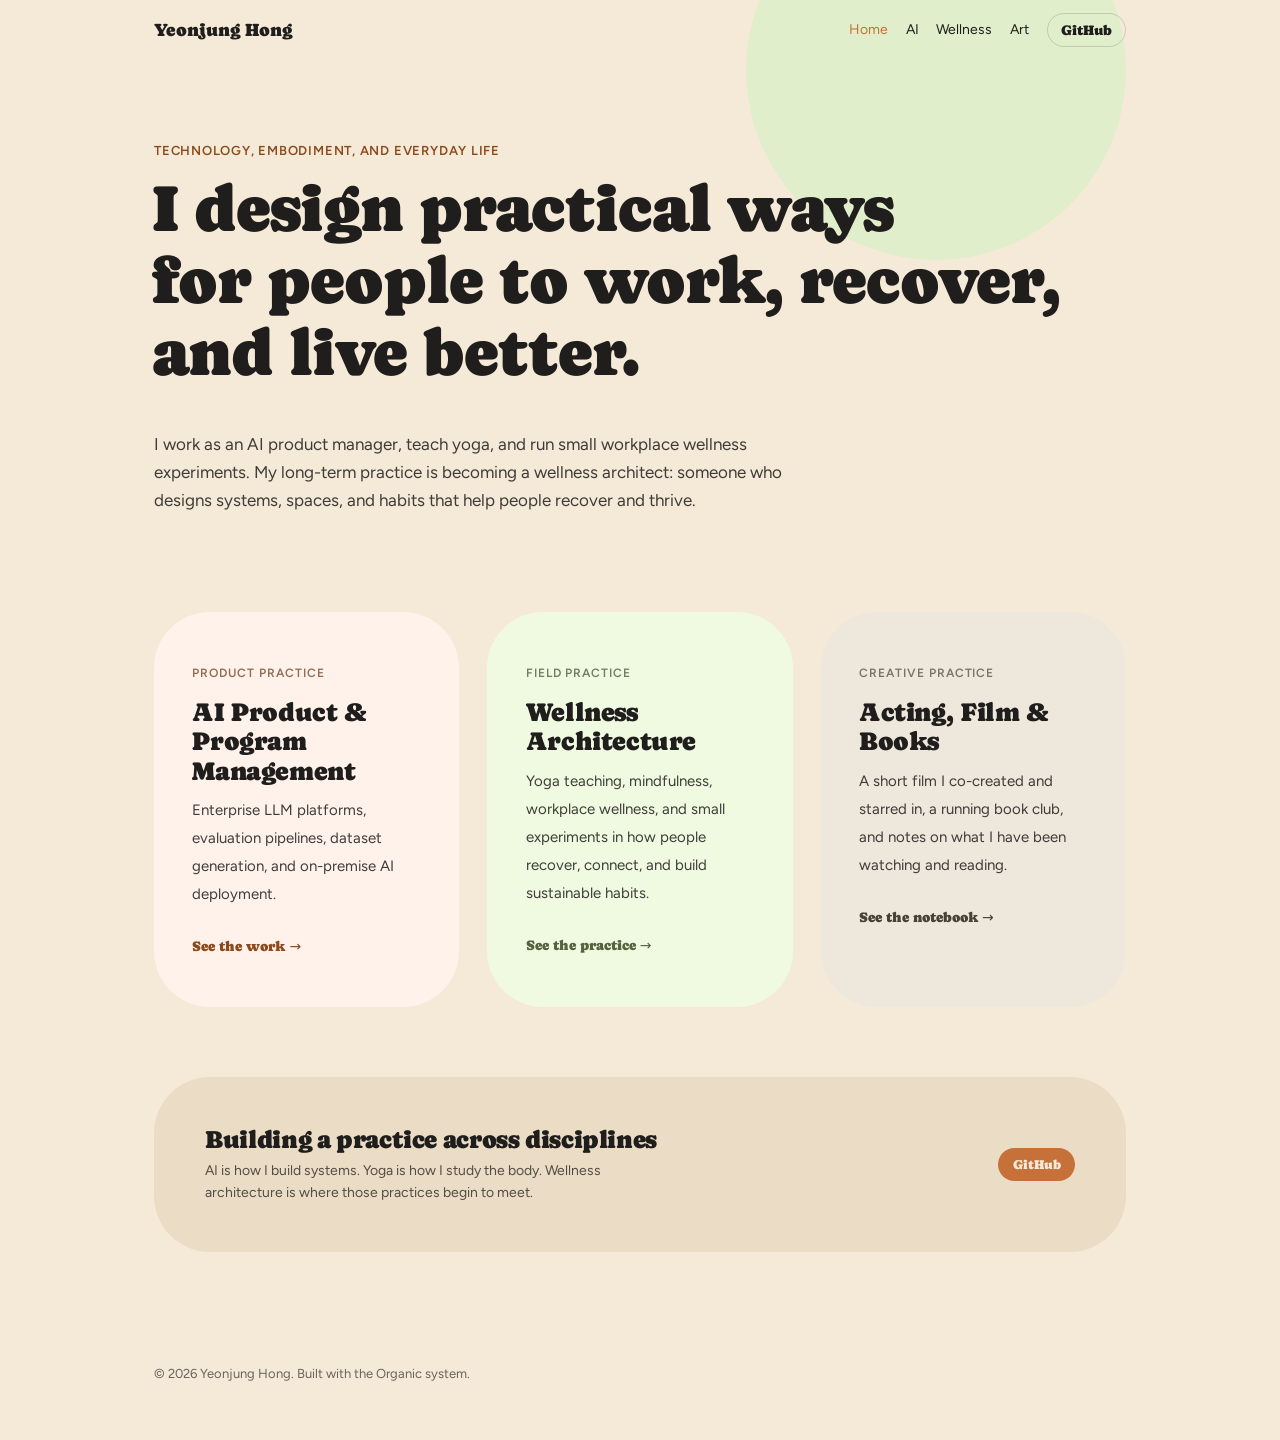
==== index.html @ c2ef30b7 "Fix hero spacing and wellness links" ====
<!doctype html>
<html lang="en">
<head>
<meta charset="utf-8" />
<meta name="viewport" content="width=device-width, initial-scale=1" />
<title>Yeonjung Hong — AI Product Manager &amp; Wellness Architect</title>
<link rel="stylesheet" href="styles.css">
<style>
:root { --leading: 28px; --half: 14px; --edge: clamp(20px, 5vw, 72px); --measure: 60ch; }
body { margin: 0; text-wrap: pretty; }
.wrap { max-width: 1100px; margin: 0 auto; padding: 0 var(--edge); }
.nav { padding-inline: max(var(--edge), calc((100% - 1100px) / 2 + var(--edge))); flex-wrap: wrap; }
.nav a { white-space: nowrap; }
@media (max-width: 620px) { .nav .btn { display: none; } }
.kicker { display: block; font-size: 13px; line-height: var(--half); letter-spacing: 0.06em; text-transform: uppercase; font-weight: 600; color: var(--color-accent-700); margin: 0 0 calc(var(--leading) - var(--half)); }
.hero { position: relative; padding: calc(3 * var(--leading)) 0 calc(2 * var(--leading)); }
.hero::before { content: ""; position: absolute; right: -160px; top: -180px; width: 380px; height: 380px; border-radius: 50%; background: var(--color-accent-2-200); pointer-events: none; z-index: -1; }
@media (max-width: 1320px) { .hero::before { right: 0; } }
.display { font-family: var(--font-heading); font-weight: var(--font-heading-weight); font-size: clamp(38px, 5.4vw, 66px); line-height: clamp(41px, 5.9vw, 72px); margin: 0; margin-left: -0.028em; }
.display .line { display: block; }
.hero .sub { font-size: 17px; line-height: var(--leading); max-width: var(--measure); margin: calc(1.5 * var(--leading)) 0 0; opacity: 0.85; }
.paths { display: grid; grid-template-columns: repeat(3, minmax(0, 1fr)); gap: var(--leading); padding: calc(1.5 * var(--leading)) 0 calc(2.5 * var(--leading)); }
@media (max-width: 980px) { .paths { grid-template-columns: 1fr; } }
.path-card { display: block; text-decoration: none; color: inherit; border-radius: calc(2 * var(--radius-lg)); padding: calc(1.75 * var(--leading)) clamp(22px, 3vw, 40px); transition: transform 0.15s ease; }
.path-card:hover { transform: translateY(-2px); }
.path-card.ai { background: var(--color-accent-100); }
.path-card.wellness { background: var(--color-accent-2-100); }
.path-card.art { background: var(--color-neutral-200); }
.path-card .p-kicker { font-size: 12px; letter-spacing: 0.08em; text-transform: uppercase; font-weight: 600; opacity: 0.7; }
.path-card.ai .p-kicker { color: var(--color-accent-800); }
.path-card.wellness .p-kicker { color: var(--color-accent-2-800); }
.path-card.art .p-kicker { color: var(--color-neutral-800); }
.path-card h2 { font-family: var(--font-heading); font-weight: var(--font-heading-weight); font-size: 26px; margin: var(--half) 0 10px; }
.path-card p { font-size: 15px; line-height: var(--leading); margin: 0; opacity: 0.85; max-width: 42ch; }
.path-card .go { display: inline-flex; align-items: center; gap: 6px; margin-top: var(--leading); font-family: var(--font-heading); font-weight: var(--font-heading-weight); font-size: 14px; }
.path-card.ai .go { color: var(--color-accent-700); }
.path-card.wellness .go { color: var(--color-accent-2-700); }
.path-card.art .go { color: var(--color-neutral-800); }
.close { padding: 0 0 calc(2.5 * var(--leading)); }
.close-card { border-radius: calc(2 * var(--radius-lg)); background: var(--color-surface); padding: calc(1.75 * var(--leading)) clamp(24px, 4vw, 56px); display: flex; flex-wrap: wrap; gap: var(--leading); align-items: center; justify-content: space-between; }
.close-card h2 { font-family: var(--font-heading); font-weight: var(--font-heading-weight); font-size: 25px; margin: 0 0 6px; }
.close-card p { font-size: 14px; margin: 0; opacity: 0.75; max-width: 46ch; }
footer { padding: calc(1.5 * var(--leading)) 0 calc(2 * var(--leading)); font-size: 13px; opacity: 0.65; }
</style>
</head>
<body>
<nav class="nav">
  <span class="nav-brand">Yeonjung Hong</span>
  <a href="index.html" aria-current="page">Home</a>
  <a href="ai-career.html">AI</a>
  <a href="wellness.html">Wellness</a>
  <a href="art.html">Art</a>
  <a class="btn btn-secondary" href="https://github.com/reborn-everyday" target="_blank" rel="noopener">GitHub</a>
</nav>
<div class="wrap">
  <section class="hero">
    <span class="kicker">Technology, embodiment, and everyday life</span>
    <h1 class="display"><span class="line">I design practical ways</span> <span class="line">for people to work, recover, and live better.</span></h1>
    <p class="sub">I work as an AI product manager, teach yoga, and run small workplace wellness experiments. My long-term practice is becoming a wellness architect: someone who designs systems, spaces, and habits that help people recover and thrive.</p>
  </section>

  <section class="paths">
    <a class="path-card ai" href="ai-career.html">
      <span class="p-kicker">Product practice</span>
      <h2>AI Product &amp; Program Management</h2>
      <p>Enterprise LLM platforms, evaluation pipelines, dataset generation, and on-premise AI deployment.</p>
      <span class="go">See the work →</span>
    </a>
    <a class="path-card wellness" href="wellness.html">
      <span class="p-kicker">Field practice</span>
      <h2>Wellness Architecture</h2>
      <p>Yoga teaching, mindfulness, workplace wellness, and small experiments in how people recover, connect, and build sustainable habits.</p>
      <span class="go">See the practice →</span>
    </a>
    <a class="path-card art" href="art.html">
      <span class="p-kicker">Creative practice</span>
      <h2>Acting, Film &amp; Books</h2>
      <p>A short film I co-created and starred in, a running book club, and notes on what I have been watching and reading.</p>
      <span class="go">See the notebook →</span>
    </a>
  </section>

  <section class="close" id="contact">
    <div class="close-card">
      <div>
        <h2>Building a practice across disciplines</h2>
        <p>AI is how I build systems. Yoga is how I study the body. Wellness architecture is where those practices begin to meet.</p>
      </div>
      <a class="btn btn-primary" href="https://github.com/reborn-everyday" target="_blank" rel="noopener">GitHub</a>
    </div>
  </section>

  <footer>© 2026 Yeonjung Hong. Built with the Organic system.</footer>
</div>
</body>
</html>
---- styles.css ----
/* Organic — design-system tokens and component classes. This file is the source of truth for the system's look; retune it here and see readme.md. */
@import url('https://fonts.googleapis.com/css2?family=Caprasimo:wght@400&family=Figtree:wght@400;600;700&display=swap');

:root {
  --color-bg: #f5ead8;
  --color-surface: #ebddc5;
  --color-text: #201e1d;
  --color-accent: #c67139;
  --color-accent-2: #7a8a5e;
  --color-divider: color-mix(in srgb, #201e1d 16%, transparent);

  /* Tonal ramps — generated in OKLCH on one shared lightness scale, so the
     same step of any role matches the others in visual value. */
  --color-neutral-100: #f9f4ed;
  --color-neutral-200: #eee7db;
  --color-neutral-300: #dcd3c4;
  --color-neutral-400: #c0b6a5;
  --color-neutral-500: #a19786;
  --color-neutral-600: #82796a;
  --color-neutral-700: #645c50;
  --color-neutral-800: #474238;
  --color-neutral-900: #2e2b25;

  --color-accent-100: #fff2eb;
  --color-accent-200: #ffe1d0;
  --color-accent-300: #ffc6a5;
  --color-accent-400: #f6a06b;
  --color-accent-500: #d67f48;
  --color-accent-600: #b2622d;
  --color-accent-700: #8c491a;
  --color-accent-800: #643312;
  --color-accent-900: #402310;

  --color-accent-2-100: #f0fae1;
  --color-accent-2-200: #e1eecc;
  --color-accent-2-300: #ccdbb2;
  --color-accent-2-400: #aebf92;
  --color-accent-2-500: #8fa073;
  --color-accent-2-600: #728157;
  --color-accent-2-700: #56633f;
  --color-accent-2-800: #3d472b;
  --color-accent-2-900: #272e1b;

  --font-heading: "Caprasimo", system-ui, sans-serif;
  --font-heading-weight: 400;
  --font-body: "Figtree", system-ui, sans-serif;

  --space-1: 4.4px;
  --space-2: 8.8px;
  --space-3: 13.2px;
  --space-4: 17.6px;
  --space-6: 26.4px;
  --space-8: 35.2px;

  --radius-sm: 8px;
  --radius-md: 16px;
  --radius-lg: 28px;

  /* Elevation — derived from the ground: soft ink-tinted shadows on a
     light theme, a hairline edge + ambient darkness on a dark one. */
  --shadow-sm: 0 1px 2px color-mix(in srgb, #2e2b25 14%, transparent);
  --shadow-md: 0 3px 10px color-mix(in srgb, #2e2b25 16%, transparent);
  --shadow-lg: 0 12px 32px color-mix(in srgb, #2e2b25 22%, transparent);
}

body {
  background: var(--color-bg);
  color: var(--color-text);
  font-family: var(--font-body);
}
h1, h2, h3, h4 { font-family: var(--font-heading); font-weight: var(--font-heading-weight); }

.washed{filter:saturate(0.6) contrast(0.85) brightness(1.1) opacity(0.94)}

/* ══════════════════════════════════════════════════════════════════════════
   Components — built with the tokens above. Plain CSS
   on plain HTML: no JavaScript, no build step. Each class is documented in
   readme.md and demonstrated in foundations/ and components/.
   ══════════════════════════════════════════════════════════════════════ */

*, *::before, *::after { box-sizing: border-box; }
body { margin: 0; font-size: 15px; line-height: 1.55; font-weight: 400; }
h1, h2, h3, h4, h5, h6 {
  font-family: var(--font-heading); font-weight: var(--font-heading-weight);
  line-height: 1.12; letter-spacing: -0.015em; margin: 0 0 var(--space-2);
}
h1 { font-size: 42px; }
h2 { font-size: 32px; }
h3 { font-size: 25px; }
h4 { font-size: 20px; }
h5 { font-size: 16px; }
h6 { font-size: 13px; }
h6 { letter-spacing: 0.08em; text-transform: uppercase; }
p { margin: 0 0 var(--space-3); }
a { color: var(--color-accent); text-underline-offset: 3px; }
img { display: block; max-width: 100%; }
figure { margin: 0; }
figcaption {
  font-size: 11px; margin-top: var(--space-1);
  color: color-mix(in srgb, var(--color-text) 55%, transparent);
}
.text-muted { color: color-mix(in srgb, var(--color-text) 55%, transparent); }
:focus { outline: none; }
:focus-visible { outline: 2px solid var(--color-accent); outline-offset: 2px; }
::selection { background: color-mix(in srgb, var(--color-accent) 30%, transparent); }

/* — rules — */
.hr {
  height: 1px; border: 0; margin: var(--space-4) 0;
  background: var(--color-divider);
}

/* — buttons — */
.btn {
  display: inline-flex; align-items: center; justify-content: center; gap: 6px;
  cursor: pointer; text-decoration: none;
  font-family: var(--font-heading); font-weight: var(--font-heading-weight);
  font-size: 13px; line-height: 1.2; color: var(--color-text);
  background: transparent; border: 1px solid transparent;
  padding: calc(var(--space-2) * 0.85) var(--space-3);
  border-radius: var(--radius-md);
}
.btn svg { display: block; }
.btn:disabled { opacity: 0.45; cursor: not-allowed; }
.btn-primary { background: var(--color-accent); color: var(--color-bg); }
.btn-primary:hover { background: var(--color-accent-600); }
.btn-primary:active { background: var(--color-accent-700); }
.btn-secondary { border-color: var(--color-divider); }
.btn-secondary:hover { background: color-mix(in srgb, var(--color-text) 7%, transparent); }
.btn-secondary:active { background: color-mix(in srgb, var(--color-text) 14%, transparent); }
.btn-ghost { color: var(--color-accent); padding-inline: var(--space-1); }
.btn-ghost:hover { background: color-mix(in srgb, var(--color-accent) 10%, transparent); }
.btn-ghost:active { background: color-mix(in srgb, var(--color-accent) 18%, transparent); }
.btn-icon { width: 34px; height: 34px; padding: 0; }
.btn-block { width: 100%; margin-top: var(--space-2); }

/* — forms — */
.field > label {
  display: block; font-size: 12px; margin-bottom: 5px;
  color: color-mix(in srgb, var(--color-text) 70%, transparent);
}
.input {
  width: 100%; min-height: 36px; padding: 6px 10px; font: inherit;
  font-size: 14px; color: var(--color-text); caret-color: var(--color-accent);
  background: var(--color-surface);
  border: 1px solid var(--color-divider); border-radius: var(--radius-md);
}
.input:hover { border-color: color-mix(in srgb, var(--color-text) 45%, transparent); }
.input:focus-visible { border-color: var(--color-accent); outline-offset: 0; }
textarea.input { min-height: 90px; resize: vertical; }
.radio { display: inline-flex; align-items: center; gap: 8px; cursor: pointer; font-size: 14px; }
.radio input, .seg-opt input {
  position: absolute; opacity: 0; width: 0; height: 0; pointer-events: none;
}
.radio .dot {
  width: 16px; height: 16px; flex: none; border-radius: 50%;
  border: 1.5px solid var(--color-divider);
}
.radio:hover .dot { border-color: var(--color-accent); }
.radio input:checked + .dot {
  border-color: var(--color-accent); background: var(--color-accent);
  box-shadow: inset 0 0 0 4px var(--color-bg);
}
.radio input:focus-visible + .dot { outline: 2px solid var(--color-accent); outline-offset: 2px; }
.seg {
  display: inline-flex; overflow: hidden;
  border: 1px solid var(--color-divider); border-radius: var(--radius-md);
}
.seg-opt {
  display: inline-flex; align-items: center; gap: 6px;
  padding: 7px 12px; font-size: 13px; cursor: pointer;
}
.seg-opt + .seg-opt { border-left: 1px solid var(--color-divider); }
.seg-opt:has(input:checked) { background: var(--color-accent); color: var(--color-bg); }
.seg-opt:not(:has(input:checked)):hover { background: color-mix(in srgb, var(--color-text) 7%, transparent); }
.seg-opt:has(input:focus-visible) { outline: 2px solid var(--color-accent); outline-offset: -2px; }

/* — cards — */
.card {
  display: flex; flex-direction: column; gap: var(--space-2);
  padding: var(--space-3); border-radius: var(--radius-md); background: var(--color-surface);
}
.card-kicker { font-size: 10px; letter-spacing: 0.1em; text-transform: uppercase; color: var(--color-accent); }
.card-title {
  font-family: var(--font-heading); font-weight: var(--font-heading-weight);
  font-size: 17px; line-height: 1.2;
}
.card-body { margin: 0; font-size: 13px; opacity: 0.8; flex: 1; }
.card-meta {
  display: flex; align-items: center; gap: 6px; font-size: 11px;
  color: color-mix(in srgb, var(--color-text) 50%, transparent);
}
.elev-sm { box-shadow: var(--shadow-sm); }
.elev-md { box-shadow: var(--shadow-md); }
.elev-lg { box-shadow: var(--shadow-lg); }

/* — tags — */
.tag {
  display: inline-flex; align-items: center; font-size: 11px;
  letter-spacing: 0.02em; padding: 3px 10px;
  border-radius: calc(var(--radius-md) * 0.75);
}
.tag-accent { background: var(--color-accent-100); color: var(--color-accent-800); }
.tag-accent-2 { background: var(--color-accent-2-100); color: var(--color-accent-2-800); }
.tag-neutral { background: var(--color-neutral-100); color: var(--color-neutral-800); }
.tag-outline { border: 1px solid var(--color-accent); color: var(--color-accent); }

/* — navigation — */
.nav {
  display: flex; align-items: center; gap: var(--space-4);
  padding: var(--space-3) var(--space-4);
  border-bottom: none;
}
.nav-brand {
  font-family: var(--font-heading); font-weight: var(--font-heading-weight);
  font-size: 18px; margin-right: auto;
}
.nav a { color: inherit; text-decoration: none; font-size: 14px; }
.nav a:hover, .nav a[aria-current='page'] { color: var(--color-accent); }

/* — tables — */
.table { width: 100%; border-collapse: collapse; font-size: 14px; }
.table th {
  text-align: left; font-size: 11px; letter-spacing: 0.08em; text-transform: uppercase;
  color: color-mix(in srgb, var(--color-text) 60%, transparent);
  padding: var(--space-2); border-bottom: 1px solid var(--color-divider);
}
.table td {
  padding: var(--space-2);
  border-bottom: 1px solid color-mix(in srgb, var(--color-text) 8%, transparent);
}
.table tbody tr:hover { background: color-mix(in srgb, var(--color-text) 4%, transparent); }

/* — dialog — */
.dialog-backdrop {
  position: fixed; inset: 0; display: grid; place-items: center;
  padding: var(--space-4);
  background: color-mix(in srgb, var(--color-neutral-900) 50%, transparent);
}
.dialog {
  width: min(440px, 100%); display: flex; flex-direction: column; gap: var(--space-3);
  padding: var(--space-4); border-radius: var(--radius-lg);
  background: var(--color-surface); box-shadow: var(--shadow-lg);
}
.dialog-title {
  font-family: var(--font-heading); font-weight: var(--font-heading-weight);
  font-size: 20px;
}
.dialog-body { font-size: 14px; opacity: 0.85; }
.dialog-actions { display: flex; justify-content: flex-end; gap: var(--space-2); margin-top: var(--space-2); }

/* — rounded frame: everything softens, small controls go pill — */
.card, .dialog { border-radius: calc(var(--radius-lg) * 1.15); }
.btn, .tag, .seg, .input { border-radius: 999px; }
.input { padding-inline: 14px; }
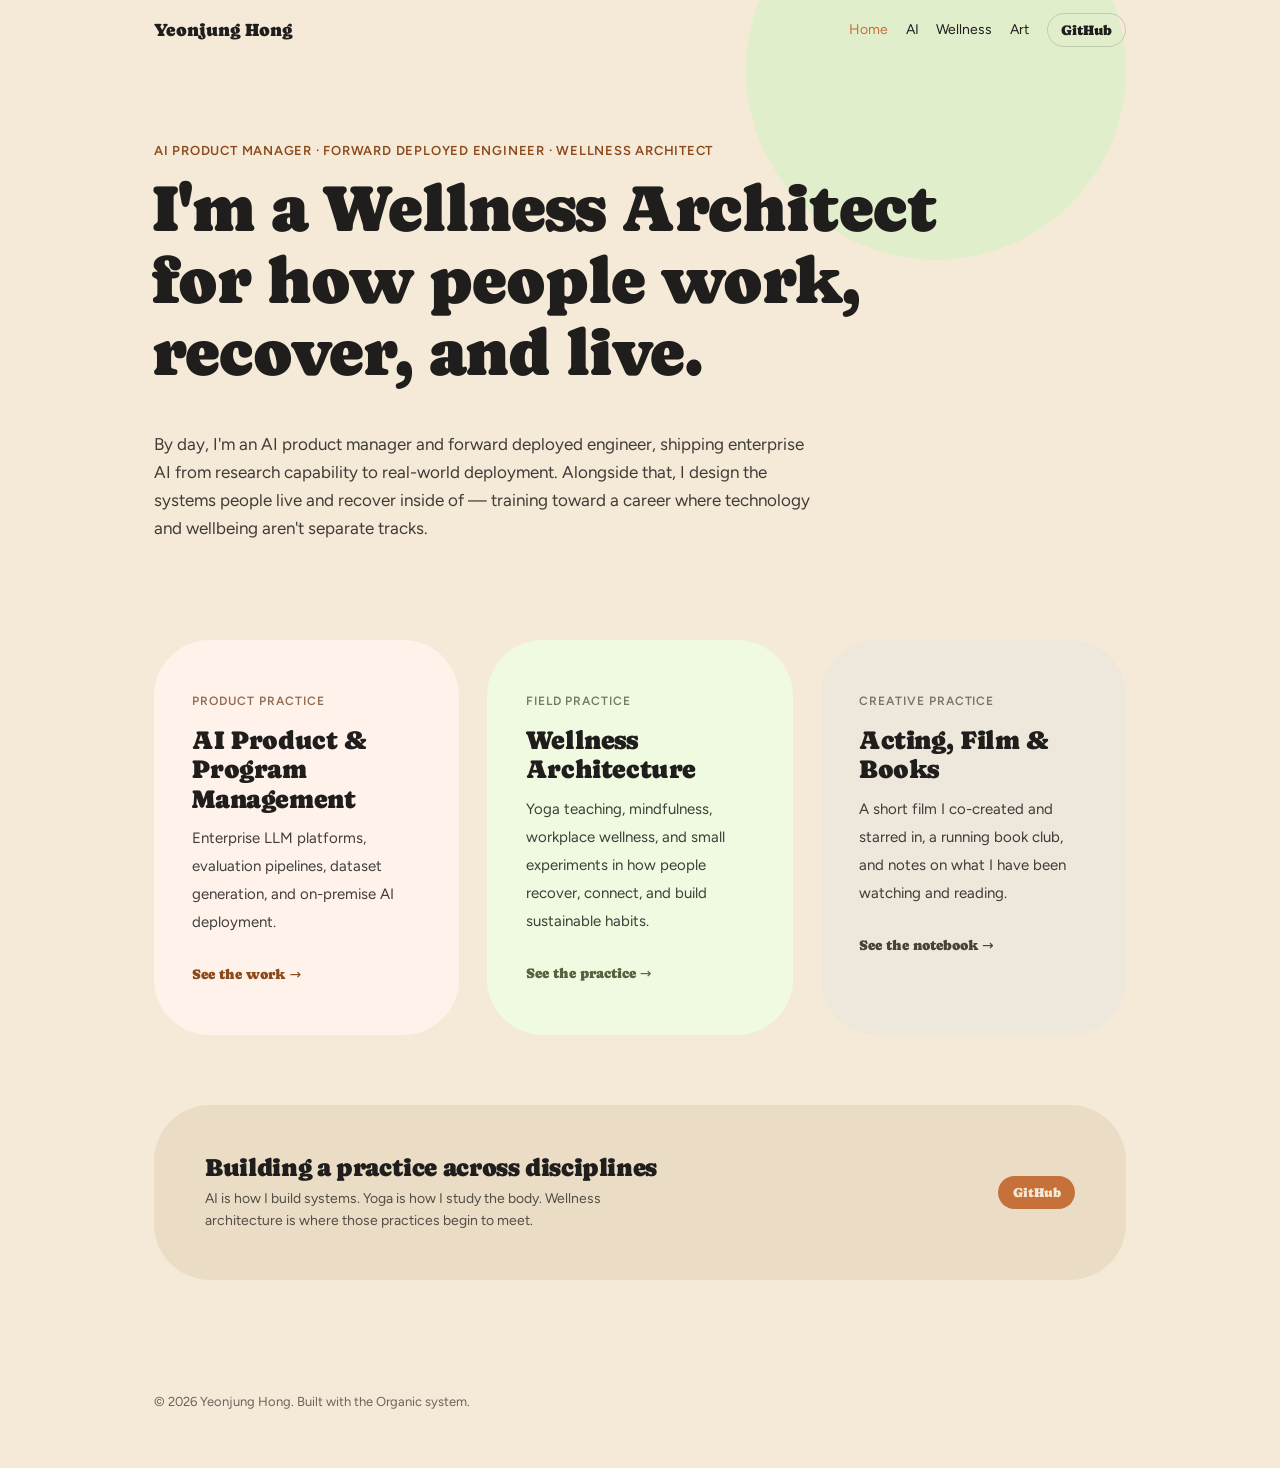
==== commit 042fb201: "Update homepage hero positioning" ====
--- a/index.html
+++ b/index.html
@@ -54,9 +54,9 @@
 </nav>
 <div class="wrap">
   <section class="hero">
-    <span class="kicker">Technology, embodiment, and everyday life</span>
-    <h1 class="display"><span class="line">I design practical ways</span> <span class="line">for people to work, recover, and live better.</span></h1>
-    <p class="sub">I work as an AI product manager, teach yoga, and run small workplace wellness experiments. My long-term practice is becoming a wellness architect: someone who designs systems, spaces, and habits that help people recover and thrive.</p>
+    <span class="kicker">AI Product Manager · Forward Deployed Engineer · Wellness Architect</span>
+    <h1 class="display"><span class="line">I'm a Wellness Architect</span> <span class="line">for how people work, recover, and live.</span></h1>
+    <p class="sub">By day, I'm an AI product manager and forward deployed engineer, shipping enterprise AI from research capability to real-world deployment. Alongside that, I design the systems people live and recover inside of — training toward a career where technology and wellbeing aren't separate tracks.</p>
   </section>
 
   <section class="paths">
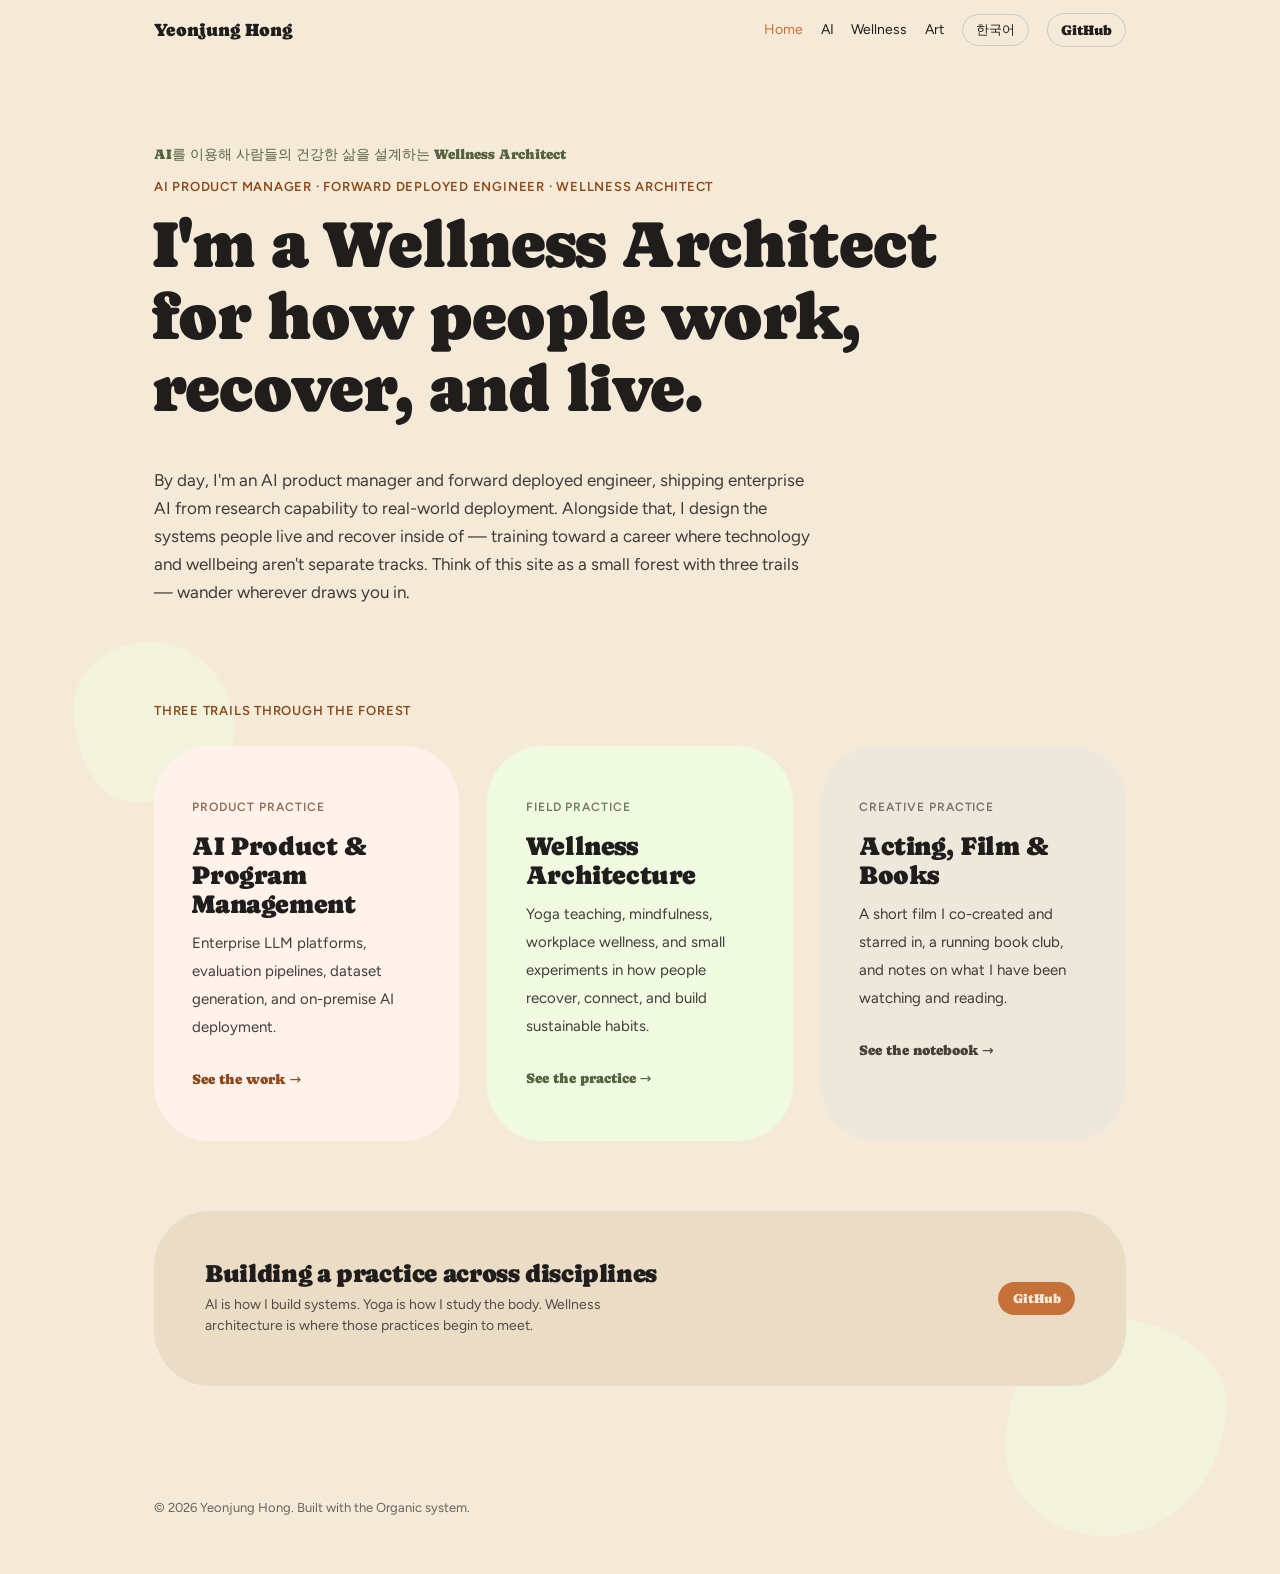
==== commit cbd6122c: "Add EN/KO language toggle and expand content across all pages Rewrite wellness.html in Korean per th" ====
--- a/index.html
+++ b/index.html
@@ -1,6 +1,7 @@
 <!doctype html>
 <html lang="en">
 <head>
+<script>(function(){var l=localStorage.getItem('site-lang')||'en';document.documentElement.setAttribute('data-lang',l);document.documentElement.lang=l;})();</script>
 <meta charset="utf-8" />
 <meta name="viewport" content="width=device-width, initial-scale=1" />
 <title>Yeonjung Hong — AI Product Manager &amp; Wellness Architect</title>
@@ -13,13 +14,19 @@
 .nav a { white-space: nowrap; }
 @media (max-width: 620px) { .nav .btn { display: none; } }
 .kicker { display: block; font-size: 13px; line-height: var(--half); letter-spacing: 0.06em; text-transform: uppercase; font-weight: 600; color: var(--color-accent-700); margin: 0 0 calc(var(--leading) - var(--half)); }
+.brand-stamp { display: block; font-family: var(--font-heading); font-weight: var(--font-heading-weight); font-size: 14px; color: var(--color-accent-2-700); margin: 0 0 var(--half); }
 .hero { position: relative; padding: calc(3 * var(--leading)) 0 calc(2 * var(--leading)); }
 .hero::before { content: ""; position: absolute; right: -160px; top: -180px; width: 380px; height: 380px; border-radius: 50%; background: var(--color-accent-2-200); pointer-events: none; z-index: -1; }
+.hero::after { content: ""; position: absolute; left: -100px; top: 60px; width: 200px; height: 200px; border-radius: 62% 38% 41% 59% / 55% 45% 55% 45%; background: var(--color-accent-2-100); opacity: 0.8; pointer-events: none; z-index: -1; }
+@media (max-width: 1320px) { .hero::before, .hero::after { display: none; } }
 @media (max-width: 1320px) { .hero::before { right: 0; } }
 .display { font-family: var(--font-heading); font-weight: var(--font-heading-weight); font-size: clamp(38px, 5.4vw, 66px); line-height: clamp(41px, 5.9vw, 72px); margin: 0; margin-left: -0.028em; }
 .display .line { display: block; }
 .hero .sub { font-size: 17px; line-height: var(--leading); max-width: var(--measure); margin: calc(1.5 * var(--leading)) 0 0; opacity: 0.85; }
-.paths { display: grid; grid-template-columns: repeat(3, minmax(0, 1fr)); gap: var(--leading); padding: calc(1.5 * var(--leading)) 0 calc(2.5 * var(--leading)); }
+.paths-head { padding: calc(1.5 * var(--leading)) 0 0; position: relative; }
+.paths-head::before { content: ""; position: absolute; left: -80px; top: -20px; width: 160px; height: 160px; border-radius: 48% 52% 63% 37% / 41% 55% 45% 59%; background: var(--color-accent-2-100); opacity: 0.6; pointer-events: none; z-index: -1; }
+@media (max-width: 1200px) { .paths-head::before { display: none; } }
+.paths { display: grid; grid-template-columns: repeat(3, minmax(0, 1fr)); gap: var(--leading); padding: var(--half) 0 calc(2.5 * var(--leading)); position: relative; }
 @media (max-width: 980px) { .paths { grid-template-columns: 1fr; } }
 .path-card { display: block; text-decoration: none; color: inherit; border-radius: calc(2 * var(--radius-lg)); padding: calc(1.75 * var(--leading)) clamp(22px, 3vw, 40px); transition: transform 0.15s ease; }
 .path-card:hover { transform: translateY(-2px); }
@@ -36,7 +43,9 @@
 .path-card.ai .go { color: var(--color-accent-700); }
 .path-card.wellness .go { color: var(--color-accent-2-700); }
 .path-card.art .go { color: var(--color-neutral-800); }
-.close { padding: 0 0 calc(2.5 * var(--leading)); }
+.close { padding: 0 0 calc(2.5 * var(--leading)); position: relative; }
+.close::before { content: ""; position: absolute; right: -100px; bottom: -80px; width: 220px; height: 220px; border-radius: 40% 60% 55% 45% / 60% 40% 60% 40%; background: var(--color-accent-2-100); opacity: 0.6; pointer-events: none; z-index: -1; }
+@media (max-width: 1200px) { .close::before { display: none; } }
 .close-card { border-radius: calc(2 * var(--radius-lg)); background: var(--color-surface); padding: calc(1.75 * var(--leading)) clamp(24px, 4vw, 56px); display: flex; flex-wrap: wrap; gap: var(--leading); align-items: center; justify-content: space-between; }
 .close-card h2 { font-family: var(--font-heading); font-weight: var(--font-heading-weight); font-size: 25px; margin: 0 0 6px; }
 .close-card p { font-size: 14px; margin: 0; opacity: 0.75; max-width: 46ch; }
@@ -46,45 +55,58 @@
 <body>
 <nav class="nav">
   <span class="nav-brand">Yeonjung Hong</span>
-  <a href="index.html" aria-current="page">Home</a>
+  <a href="index.html" aria-current="page"><span class="lang-en">Home</span><span class="lang-ko">홈</span></a>
   <a href="ai-career.html">AI</a>
-  <a href="wellness.html">Wellness</a>
-  <a href="art.html">Art</a>
+  <a href="wellness.html"><span class="lang-en">Wellness</span><span class="lang-ko">웰니스</span></a>
+  <a href="art.html"><span class="lang-en">Art</span><span class="lang-ko">아트</span></a>
+  <button class="btn btn-secondary" type="button" data-lang-toggle><span class="lang-en">한국어</span><span class="lang-ko">English</span></button>
   <a class="btn btn-secondary" href="https://github.com/reborn-everyday" target="_blank" rel="noopener">GitHub</a>
 </nav>
 <div class="wrap">
   <section class="hero">
-    <span class="kicker">AI Product Manager · Forward Deployed Engineer · Wellness Architect</span>
-    <h1 class="display"><span class="line">I'm a Wellness Architect</span> <span class="line">for how people work, recover, and live.</span></h1>
-    <p class="sub">By day, I'm an AI product manager and forward deployed engineer, shipping enterprise AI from research capability to real-world deployment. Alongside that, I design the systems people live and recover inside of — training toward a career where technology and wellbeing aren't separate tracks.</p>
+    <span class="brand-stamp">AI를 이용해 사람들의 건강한 삶을 설계하는 Wellness Architect</span>
+    <span class="kicker"><span class="lang-en">AI Product Manager · Forward Deployed Engineer · Wellness Architect</span><span class="lang-ko">AI 프로덕트 매니저 · 포워드 디플로이드 엔지니어 · 웰니스 아키텍트</span></span>
+    <h1 class="display">
+      <span class="line lang-en">I'm a Wellness Architect</span><span class="line lang-ko">저는 Wellness Architect입니다</span>
+      <span class="line lang-en">for how people work, recover, and live.</span><span class="line lang-ko">사람들이 일하고, 회복하고, 살아가는 방식을 설계합니다.</span>
+    </h1>
+    <p class="sub lang-en">By day, I'm an AI product manager and forward deployed engineer, shipping enterprise AI from research capability to real-world deployment. Alongside that, I design the systems people live and recover inside of — training toward a career where technology and wellbeing aren't separate tracks. Think of this site as a small forest with three trails — wander wherever draws you in.</p>
+    <p class="sub lang-ko">낮에는 AI 프로덕트 매니저 겸 포워드 디플로이드 엔지니어로, 리서치 역량을 실제 배포로 옮기는 일을 합니다. 동시에 사람들이 살아가고 회복하는 시스템을 설계하며, 기술과 웰빙이 서로 다른 트랙이 아닌 커리어를 만들어가고 있습니다. 이 사이트를 작은 숲이라고 생각해 주세요 — 세 갈래 길 중 마음이 끌리는 곳으로 걸어가 보세요.</p>
   </section>
 
+  <div class="paths-head">
+    <span class="kicker"><span class="lang-en">Three trails through the forest</span><span class="lang-ko">숲 속 세 갈래 길</span></span>
+  </div>
   <section class="paths">
     <a class="path-card ai" href="ai-career.html">
-      <span class="p-kicker">Product practice</span>
-      <h2>AI Product &amp; Program Management</h2>
-      <p>Enterprise LLM platforms, evaluation pipelines, dataset generation, and on-premise AI deployment.</p>
-      <span class="go">See the work →</span>
+      <span class="p-kicker"><span class="lang-en">Product practice</span><span class="lang-ko">제품 실무</span></span>
+      <h2><span class="lang-en">AI Product &amp; Program Management</span><span class="lang-ko">AI 프로덕트 &amp; 프로그램 매니지먼트</span></h2>
+      <p class="lang-en">Enterprise LLM platforms, evaluation pipelines, dataset generation, and on-premise AI deployment.</p>
+      <p class="lang-ko">엔터프라이즈 LLM 플랫폼, 평가 파이프라인, 데이터셋 생성, 온프레미스 AI 배포.</p>
+      <span class="go"><span class="lang-en">See the work →</span><span class="lang-ko">이 길 따라가기 →</span></span>
     </a>
     <a class="path-card wellness" href="wellness.html">
-      <span class="p-kicker">Field practice</span>
-      <h2>Wellness Architecture</h2>
-      <p>Yoga teaching, mindfulness, workplace wellness, and small experiments in how people recover, connect, and build sustainable habits.</p>
-      <span class="go">See the practice →</span>
+      <span class="p-kicker"><span class="lang-en">Field practice</span><span class="lang-ko">현장 실무</span></span>
+      <h2><span class="lang-en">Wellness Architecture</span><span class="lang-ko">웰니스 아키텍처</span></h2>
+      <p class="lang-en">Yoga teaching, mindfulness, workplace wellness, and small experiments in how people recover, connect, and build sustainable habits.</p>
+      <p class="lang-ko">요가 지도, 마음챙김, 워크플레이스 웰빙, 그리고 사람들이 회복하고 연결되고 지속 가능한 습관을 만드는 방법에 대한 작은 실험들.</p>
+      <span class="go"><span class="lang-en">See the practice →</span><span class="lang-ko">이 길 따라가기 →</span></span>
     </a>
     <a class="path-card art" href="art.html">
-      <span class="p-kicker">Creative practice</span>
-      <h2>Acting, Film &amp; Books</h2>
-      <p>A short film I co-created and starred in, a running book club, and notes on what I have been watching and reading.</p>
-      <span class="go">See the notebook →</span>
+      <span class="p-kicker"><span class="lang-en">Creative practice</span><span class="lang-ko">창작 실무</span></span>
+      <h2><span class="lang-en">Acting, Film &amp; Books</span><span class="lang-ko">연기, 영화 &amp; 책</span></h2>
+      <p class="lang-en">A short film I co-created and starred in, a running book club, and notes on what I have been watching and reading.</p>
+      <p class="lang-ko">공동 창작하고 출연한 단편 영화, 계속 이어가고 있는 북클럽, 그리고 보고 읽은 것들에 대한 기록.</p>
+      <span class="go"><span class="lang-en">See the notebook →</span><span class="lang-ko">이 길 따라가기 →</span></span>
     </a>
   </section>
 
   <section class="close" id="contact">
     <div class="close-card">
       <div>
-        <h2>Building a practice across disciplines</h2>
-        <p>AI is how I build systems. Yoga is how I study the body. Wellness architecture is where those practices begin to meet.</p>
+        <h2><span class="lang-en">Building a practice across disciplines</span><span class="lang-ko">여러 분야를 넘나드는 실천을 만들어갑니다</span></h2>
+        <p class="lang-en">AI is how I build systems. Yoga is how I study the body. Wellness architecture is where those practices begin to meet.</p>
+        <p class="lang-ko">AI는 제가 시스템을 만드는 방법입니다. 요가는 제가 몸을 공부하는 방법입니다. 웰니스 아키텍처는 이 두 실천이 만나는 지점입니다.</p>
       </div>
       <a class="btn btn-primary" href="https://github.com/reborn-everyday" target="_blank" rel="noopener">GitHub</a>
     </div>
@@ -92,5 +114,6 @@
 
   <footer>© 2026 Yeonjung Hong. Built with the Organic system.</footer>
 </div>
+<script src="i18n.js" defer></script>
 </body>
-</html>+</html>
--- a/styles.css
+++ b/styles.css
@@ -254,3 +254,11 @@
 .btn, .tag, .seg, .input { border-radius: 999px; }
 .input { padding-inline: 14px; }
 
+/* — language toggle: leaf-level .lang-en/.lang-ko pairs, switched via
+   html[data-lang]. Only ever set display:none on the inactive side, so the
+   visible side keeps its tag's natural default (block/list-item/inline/…)
+   instead of us having to guess and re-declare it. — */
+html[data-lang="en"] .lang-ko { display: none; }
+html[data-lang="ko"] .lang-en { display: none; }
+[data-lang-toggle] { cursor: pointer; }
+
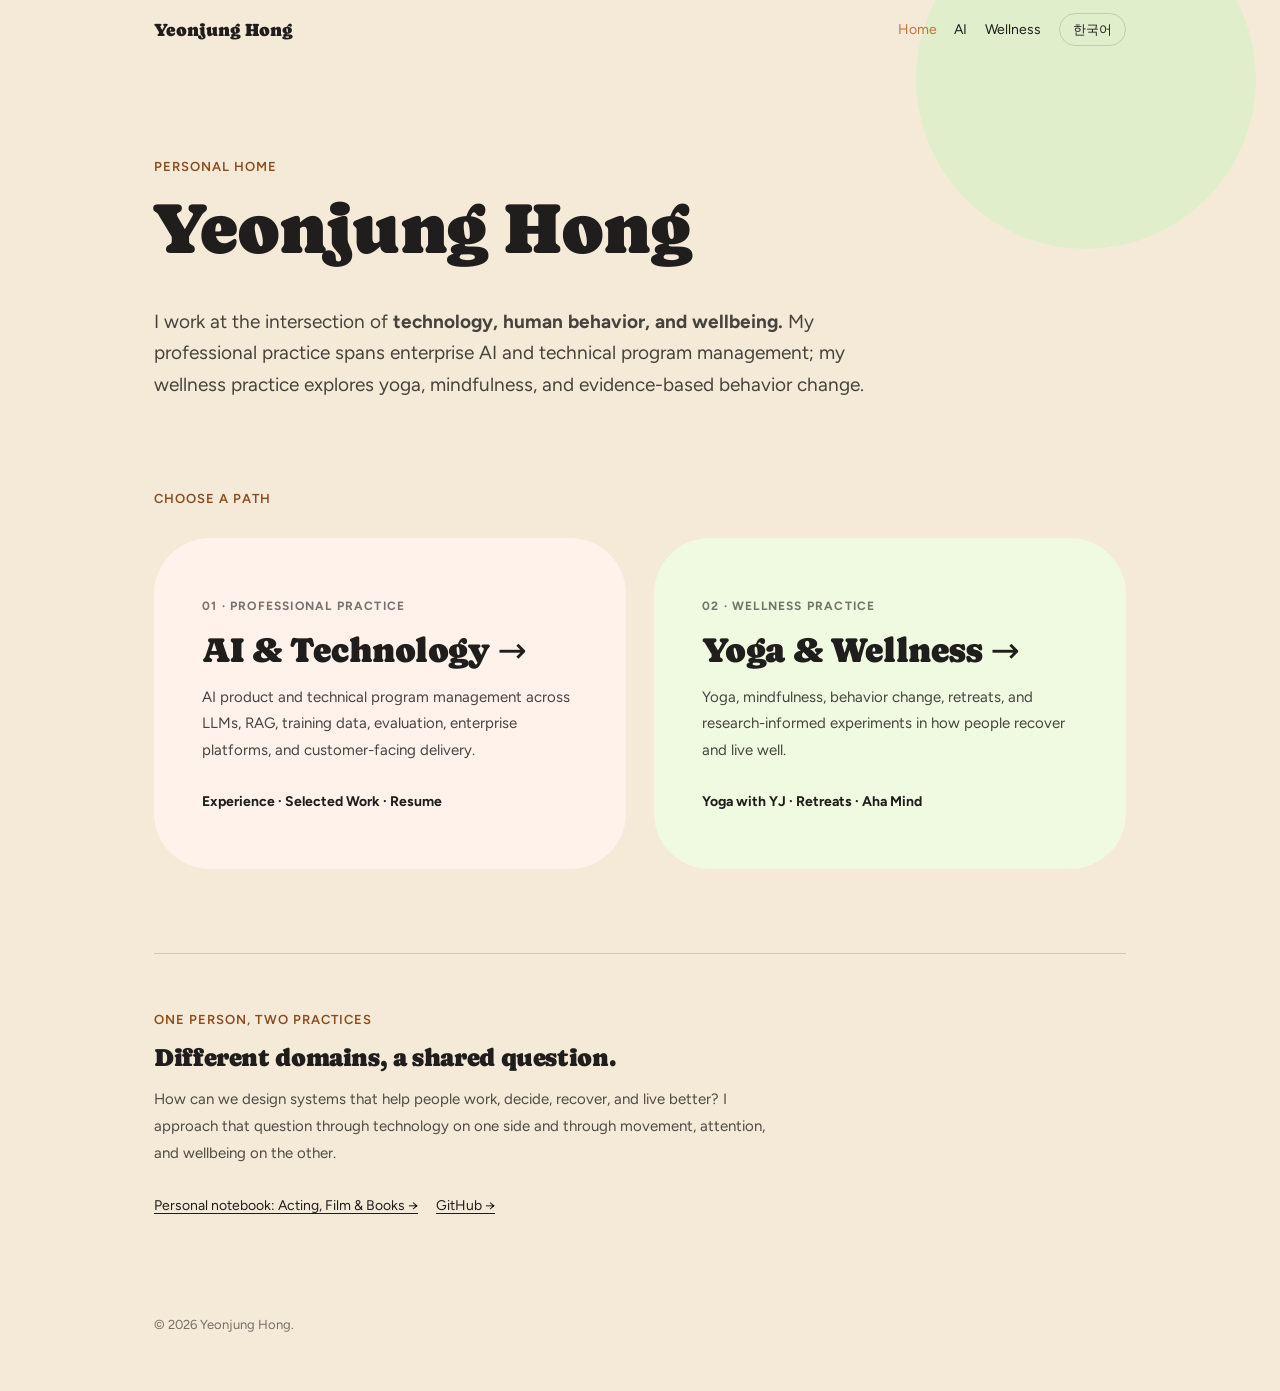
==== commit ce429aab: "Refocus homepage on AI and Wellness entry points" ====
--- a/index.html
+++ b/index.html
@@ -4,52 +4,38 @@
 <script>(function(){var l=localStorage.getItem('site-lang')||'en';document.documentElement.setAttribute('data-lang',l);document.documentElement.lang=l;})();</script>
 <meta charset="utf-8" />
 <meta name="viewport" content="width=device-width, initial-scale=1" />
-<title>Yeonjung Hong — AI Product Manager &amp; Wellness Architect</title>
+<title>Yeonjung Hong — AI & Wellness</title>
 <link rel="stylesheet" href="styles.css">
 <style>
-:root { --leading: 28px; --half: 14px; --edge: clamp(20px, 5vw, 72px); --measure: 60ch; }
-body { margin: 0; text-wrap: pretty; }
-.wrap { max-width: 1100px; margin: 0 auto; padding: 0 var(--edge); }
-.nav { padding-inline: max(var(--edge), calc((100% - 1100px) / 2 + var(--edge))); flex-wrap: wrap; }
-.nav a { white-space: nowrap; }
-@media (max-width: 620px) { .nav .btn { display: none; } }
-.kicker { display: block; font-size: 13px; line-height: var(--half); letter-spacing: 0.06em; text-transform: uppercase; font-weight: 600; color: var(--color-accent-700); margin: 0 0 calc(var(--leading) - var(--half)); }
-.brand-stamp { display: block; font-family: var(--font-heading); font-weight: var(--font-heading-weight); font-size: 14px; color: var(--color-accent-2-700); margin: 0 0 var(--half); }
-.hero { position: relative; padding: calc(3 * var(--leading)) 0 calc(2 * var(--leading)); }
-.hero::before { content: ""; position: absolute; right: -160px; top: -180px; width: 380px; height: 380px; border-radius: 50%; background: var(--color-accent-2-200); pointer-events: none; z-index: -1; }
-.hero::after { content: ""; position: absolute; left: -100px; top: 60px; width: 200px; height: 200px; border-radius: 62% 38% 41% 59% / 55% 45% 55% 45%; background: var(--color-accent-2-100); opacity: 0.8; pointer-events: none; z-index: -1; }
-@media (max-width: 1320px) { .hero::before, .hero::after { display: none; } }
-@media (max-width: 1320px) { .hero::before { right: 0; } }
-.display { font-family: var(--font-heading); font-weight: var(--font-heading-weight); font-size: clamp(38px, 5.4vw, 66px); line-height: clamp(41px, 5.9vw, 72px); margin: 0; margin-left: -0.028em; }
-.display .line { display: block; }
-.hero .sub { font-size: 17px; line-height: var(--leading); max-width: var(--measure); margin: calc(1.5 * var(--leading)) 0 0; opacity: 0.85; }
-.paths-head { padding: calc(1.5 * var(--leading)) 0 0; position: relative; }
-.paths-head::before { content: ""; position: absolute; left: -80px; top: -20px; width: 160px; height: 160px; border-radius: 48% 52% 63% 37% / 41% 55% 45% 59%; background: var(--color-accent-2-100); opacity: 0.6; pointer-events: none; z-index: -1; }
-@media (max-width: 1200px) { .paths-head::before { display: none; } }
-.paths { display: grid; grid-template-columns: repeat(3, minmax(0, 1fr)); gap: var(--leading); padding: var(--half) 0 calc(2.5 * var(--leading)); position: relative; }
-@media (max-width: 980px) { .paths { grid-template-columns: 1fr; } }
-.path-card { display: block; text-decoration: none; color: inherit; border-radius: calc(2 * var(--radius-lg)); padding: calc(1.75 * var(--leading)) clamp(22px, 3vw, 40px); transition: transform 0.15s ease; }
-.path-card:hover { transform: translateY(-2px); }
-.path-card.ai { background: var(--color-accent-100); }
-.path-card.wellness { background: var(--color-accent-2-100); }
-.path-card.art { background: var(--color-neutral-200); }
-.path-card .p-kicker { font-size: 12px; letter-spacing: 0.08em; text-transform: uppercase; font-weight: 600; opacity: 0.7; }
-.path-card.ai .p-kicker { color: var(--color-accent-800); }
-.path-card.wellness .p-kicker { color: var(--color-accent-2-800); }
-.path-card.art .p-kicker { color: var(--color-neutral-800); }
-.path-card h2 { font-family: var(--font-heading); font-weight: var(--font-heading-weight); font-size: 26px; margin: var(--half) 0 10px; }
-.path-card p { font-size: 15px; line-height: var(--leading); margin: 0; opacity: 0.85; max-width: 42ch; }
-.path-card .go { display: inline-flex; align-items: center; gap: 6px; margin-top: var(--leading); font-family: var(--font-heading); font-weight: var(--font-heading-weight); font-size: 14px; }
-.path-card.ai .go { color: var(--color-accent-700); }
-.path-card.wellness .go { color: var(--color-accent-2-700); }
-.path-card.art .go { color: var(--color-neutral-800); }
-.close { padding: 0 0 calc(2.5 * var(--leading)); position: relative; }
-.close::before { content: ""; position: absolute; right: -100px; bottom: -80px; width: 220px; height: 220px; border-radius: 40% 60% 55% 45% / 60% 40% 60% 40%; background: var(--color-accent-2-100); opacity: 0.6; pointer-events: none; z-index: -1; }
-@media (max-width: 1200px) { .close::before { display: none; } }
-.close-card { border-radius: calc(2 * var(--radius-lg)); background: var(--color-surface); padding: calc(1.75 * var(--leading)) clamp(24px, 4vw, 56px); display: flex; flex-wrap: wrap; gap: var(--leading); align-items: center; justify-content: space-between; }
-.close-card h2 { font-family: var(--font-heading); font-weight: var(--font-heading-weight); font-size: 25px; margin: 0 0 6px; }
-.close-card p { font-size: 14px; margin: 0; opacity: 0.75; max-width: 46ch; }
-footer { padding: calc(1.5 * var(--leading)) 0 calc(2 * var(--leading)); font-size: 13px; opacity: 0.65; }
+:root { --leading:28px; --half:14px; --edge:clamp(20px,5vw,72px); --measure:62ch; }
+body { margin:0; text-wrap:pretty; }
+.wrap { max-width:1100px; margin:0 auto; padding:0 var(--edge); }
+.nav { padding-inline:max(var(--edge),calc((100% - 1100px)/2 + var(--edge))); flex-wrap:wrap; }
+.nav a { white-space:nowrap; }
+@media(max-width:620px){.nav .btn{display:none}}
+.hero { padding:calc(3.5 * var(--leading)) 0 calc(2.2 * var(--leading)); position:relative; }
+.hero::before { content:""; position:absolute; right:-130px; top:-150px; width:340px; height:340px; border-radius:50%; background:var(--color-accent-2-200); z-index:-1; }
+@media(max-width:1250px){.hero::before{display:none}}
+.kicker { display:block; font-size:13px; letter-spacing:.08em; text-transform:uppercase; font-weight:600; color:var(--color-accent-700); margin-bottom:var(--half); }
+.display { font-family:var(--font-heading); font-weight:var(--font-heading-weight); font-size:clamp(42px,6vw,72px); line-height:1.05; margin:0; margin-left:-.028em; }
+.hero .sub { font-size:19px; line-height:1.65; max-width:var(--measure); margin:calc(1.4 * var(--leading)) 0 0; opacity:.82; }
+.paths-head { padding:var(--leading) 0 var(--half); }
+.paths { display:grid; grid-template-columns:repeat(2,minmax(0,1fr)); gap:var(--leading); padding:0 0 calc(3 * var(--leading)); }
+@media(max-width:760px){.paths{grid-template-columns:1fr}}
+.path-card { display:block; text-decoration:none; color:inherit; border-radius:calc(2 * var(--radius-lg)); padding:calc(2 * var(--leading)) clamp(24px,4vw,48px); transition:transform .15s ease; min-height:245px; }
+.path-card:hover { transform:translateY(-3px); }
+.path-card.ai { background:var(--color-accent-100); }
+.path-card.wellness { background:var(--color-accent-2-100); }
+.path-card .num { font-size:12px; letter-spacing:.1em; text-transform:uppercase; font-weight:700; opacity:.6; }
+.path-card h2 { font-family:var(--font-heading); font-weight:var(--font-heading-weight); font-size:clamp(27px,3vw,35px); margin:var(--half) 0; }
+.path-card p { font-size:15px; line-height:1.75; margin:0; opacity:.82; max-width:44ch; }
+.path-card .go { display:inline-block; margin-top:var(--leading); font-weight:700; font-size:14px; }
+.about { border-top:1px solid var(--color-divider); padding:calc(2 * var(--leading)) 0 calc(2.5 * var(--leading)); }
+.about h2 { font-family:var(--font-heading); font-size:25px; margin:0 0 var(--half); }
+.about p { max-width:62ch; font-size:15px; line-height:1.8; opacity:.78; }
+.secondary { display:flex; gap:18px; flex-wrap:wrap; margin-top:var(--leading); font-size:14px; }
+.secondary a { color:inherit; }
+footer { padding:var(--leading) 0 calc(2 * var(--leading)); font-size:13px; opacity:.6; }
 </style>
 </head>
 <body>
@@ -58,62 +44,41 @@
   <a href="index.html" aria-current="page"><span class="lang-en">Home</span><span class="lang-ko">홈</span></a>
   <a href="ai-career.html">AI</a>
   <a href="wellness.html"><span class="lang-en">Wellness</span><span class="lang-ko">웰니스</span></a>
-  <a href="art.html"><span class="lang-en">Art</span><span class="lang-ko">아트</span></a>
   <button class="btn btn-secondary" type="button" data-lang-toggle><span class="lang-en">한국어</span><span class="lang-ko">English</span></button>
-  <a class="btn btn-secondary" href="https://github.com/reborn-everyday" target="_blank" rel="noopener">GitHub</a>
 </nav>
 <div class="wrap">
-  <section class="hero">
-    <span class="brand-stamp">AI를 이용해 사람들의 건강한 삶을 설계하는 Wellness Architect</span>
-    <span class="kicker"><span class="lang-en">AI Product Manager · Forward Deployed Engineer · Wellness Architect</span><span class="lang-ko">AI 프로덕트 매니저 · 포워드 디플로이드 엔지니어 · 웰니스 아키텍트</span></span>
-    <h1 class="display">
-      <span class="line lang-en">I'm a Wellness Architect</span><span class="line lang-ko">저는 Wellness Architect입니다</span>
-      <span class="line lang-en">for how people work, recover, and live.</span><span class="line lang-ko">사람들이 일하고, 회복하고, 살아가는 방식을 설계합니다.</span>
-    </h1>
-    <p class="sub lang-en">By day, I'm an AI product manager and forward deployed engineer, shipping enterprise AI from research capability to real-world deployment. Alongside that, I design the systems people live and recover inside of — training toward a career where technology and wellbeing aren't separate tracks. Think of this site as a small forest with three trails — wander wherever draws you in.</p>
-    <p class="sub lang-ko">낮에는 AI 프로덕트 매니저 겸 포워드 디플로이드 엔지니어로, 리서치 역량을 실제 배포로 옮기는 일을 합니다. 동시에 사람들이 살아가고 회복하는 시스템을 설계하며, 기술과 웰빙이 서로 다른 트랙이 아닌 커리어를 만들어가고 있습니다. 이 사이트를 작은 숲이라고 생각해 주세요 — 세 갈래 길 중 마음이 끌리는 곳으로 걸어가 보세요.</p>
-  </section>
-
-  <div class="paths-head">
-    <span class="kicker"><span class="lang-en">Three trails through the forest</span><span class="lang-ko">숲 속 세 갈래 길</span></span>
-  </div>
-  <section class="paths">
-    <a class="path-card ai" href="ai-career.html">
-      <span class="p-kicker"><span class="lang-en">Product practice</span><span class="lang-ko">제품 실무</span></span>
-      <h2><span class="lang-en">AI Product &amp; Program Management</span><span class="lang-ko">AI 프로덕트 &amp; 프로그램 매니지먼트</span></h2>
-      <p class="lang-en">Enterprise LLM platforms, evaluation pipelines, dataset generation, and on-premise AI deployment.</p>
-      <p class="lang-ko">엔터프라이즈 LLM 플랫폼, 평가 파이프라인, 데이터셋 생성, 온프레미스 AI 배포.</p>
-      <span class="go"><span class="lang-en">See the work →</span><span class="lang-ko">이 길 따라가기 →</span></span>
-    </a>
-    <a class="path-card wellness" href="wellness.html">
-      <span class="p-kicker"><span class="lang-en">Field practice</span><span class="lang-ko">현장 실무</span></span>
-      <h2><span class="lang-en">Wellness Architecture</span><span class="lang-ko">웰니스 아키텍처</span></h2>
-      <p class="lang-en">Yoga teaching, mindfulness, workplace wellness, and small experiments in how people recover, connect, and build sustainable habits.</p>
-      <p class="lang-ko">요가 지도, 마음챙김, 워크플레이스 웰빙, 그리고 사람들이 회복하고 연결되고 지속 가능한 습관을 만드는 방법에 대한 작은 실험들.</p>
-      <span class="go"><span class="lang-en">See the practice →</span><span class="lang-ko">이 길 따라가기 →</span></span>
-    </a>
-    <a class="path-card art" href="art.html">
-      <span class="p-kicker"><span class="lang-en">Creative practice</span><span class="lang-ko">창작 실무</span></span>
-      <h2><span class="lang-en">Acting, Film &amp; Books</span><span class="lang-ko">연기, 영화 &amp; 책</span></h2>
-      <p class="lang-en">A short film I co-created and starred in, a running book club, and notes on what I have been watching and reading.</p>
-      <p class="lang-ko">공동 창작하고 출연한 단편 영화, 계속 이어가고 있는 북클럽, 그리고 보고 읽은 것들에 대한 기록.</p>
-      <span class="go"><span class="lang-en">See the notebook →</span><span class="lang-ko">이 길 따라가기 →</span></span>
-    </a>
-  </section>
-
-  <section class="close" id="contact">
-    <div class="close-card">
-      <div>
-        <h2><span class="lang-en">Building a practice across disciplines</span><span class="lang-ko">여러 분야를 넘나드는 실천을 만들어갑니다</span></h2>
-        <p class="lang-en">AI is how I build systems. Yoga is how I study the body. Wellness architecture is where those practices begin to meet.</p>
-        <p class="lang-ko">AI는 제가 시스템을 만드는 방법입니다. 요가는 제가 몸을 공부하는 방법입니다. 웰니스 아키텍처는 이 두 실천이 만나는 지점입니다.</p>
-      </div>
-      <a class="btn btn-primary" href="https://github.com/reborn-everyday" target="_blank" rel="noopener">GitHub</a>
-    </div>
-  </section>
-
-  <footer>© 2026 Yeonjung Hong. Built with the Organic system.</footer>
+<section class="hero">
+  <span class="kicker"><span class="lang-en">Personal home</span><span class="lang-ko">Personal home</span></span>
+  <h1 class="display">Yeonjung Hong</h1>
+  <p class="sub lang-en">I work at the intersection of <strong>technology, human behavior, and wellbeing.</strong> My professional practice spans enterprise AI and technical program management; my wellness practice explores yoga, mindfulness, and evidence-based behavior change.</p>
+  <p class="sub lang-ko"><strong>기술, 인간의 행동, 그리고 웰빙</strong>이 만나는 지점에서 일합니다. AI에서는 엔터프라이즈 AI와 기술 프로그램을 만들고, 웰니스에서는 요가·마음챙김·근거 기반 행동 변화를 탐구합니다.</p>
+</section>
+<div class="paths-head"><span class="kicker"><span class="lang-en">Choose a path</span><span class="lang-ko">관심 있는 영역으로 들어가세요</span></span></div>
+<section class="paths">
+  <a class="path-card ai" href="ai-career.html">
+    <span class="num">01 · Professional practice</span>
+    <h2>AI &amp; Technology →</h2>
+    <p class="lang-en">AI product and technical program management across LLMs, RAG, training data, evaluation, enterprise platforms, and customer-facing delivery.</p>
+    <p class="lang-ko">LLM, RAG, 학습 데이터, 평가, 엔터프라이즈 플랫폼과 고객 현장까지 이어지는 AI 프로덕트·기술 프로그램 매니지먼트.</p>
+    <span class="go"><span class="lang-en">Experience · Selected Work · Resume</span><span class="lang-ko">경력 · 주요 프로젝트 · Resume</span></span>
+  </a>
+  <a class="path-card wellness" href="wellness.html">
+    <span class="num">02 · Wellness practice</span>
+    <h2>Yoga &amp; Wellness →</h2>
+    <p class="lang-en">Yoga, mindfulness, behavior change, retreats, and research-informed experiments in how people recover and live well.</p>
+    <p class="lang-ko">요가, 마음챙김, 행동 변화, 리트릿, 그리고 사람들이 잘 회복하고 살아가기 위한 연구 기반의 실천.</p>
+    <span class="go"><span class="lang-en">Yoga with YJ · Retreats · Aha Mind</span><span class="lang-ko">Yoga with YJ · 리트릿 · Aha Mind</span></span>
+  </a>
+</section>
+<section class="about">
+  <span class="kicker"><span class="lang-en">One person, two practices</span><span class="lang-ko">한 사람, 두 가지 실천</span></span>
+  <h2><span class="lang-en">Different domains, a shared question.</span><span class="lang-ko">분야는 달라도, 질문은 연결되어 있습니다.</span></h2>
+  <p class="lang-en">How can we design systems that help people work, decide, recover, and live better? I approach that question through technology on one side and through movement, attention, and wellbeing on the other.</p>
+  <p class="lang-ko">사람들이 더 잘 일하고, 판단하고, 회복하고, 살아가도록 돕는 시스템은 어떻게 설계할 수 있을까? 한쪽에서는 기술로, 다른 한쪽에서는 움직임·주의·웰빙을 통해 이 질문을 탐구합니다.</p>
+  <div class="secondary"><a href="art.html"><span class="lang-en">Personal notebook: Acting, Film &amp; Books →</span><span class="lang-ko">개인 노트: 연기, 영화 &amp; 책 →</span></a><a href="https://github.com/reborn-everyday" target="_blank" rel="noopener">GitHub →</a></div>
+</section>
+<footer>© 2026 Yeonjung Hong.</footer>
 </div>
 <script src="i18n.js" defer></script>
 </body>
-</html>
+</html>
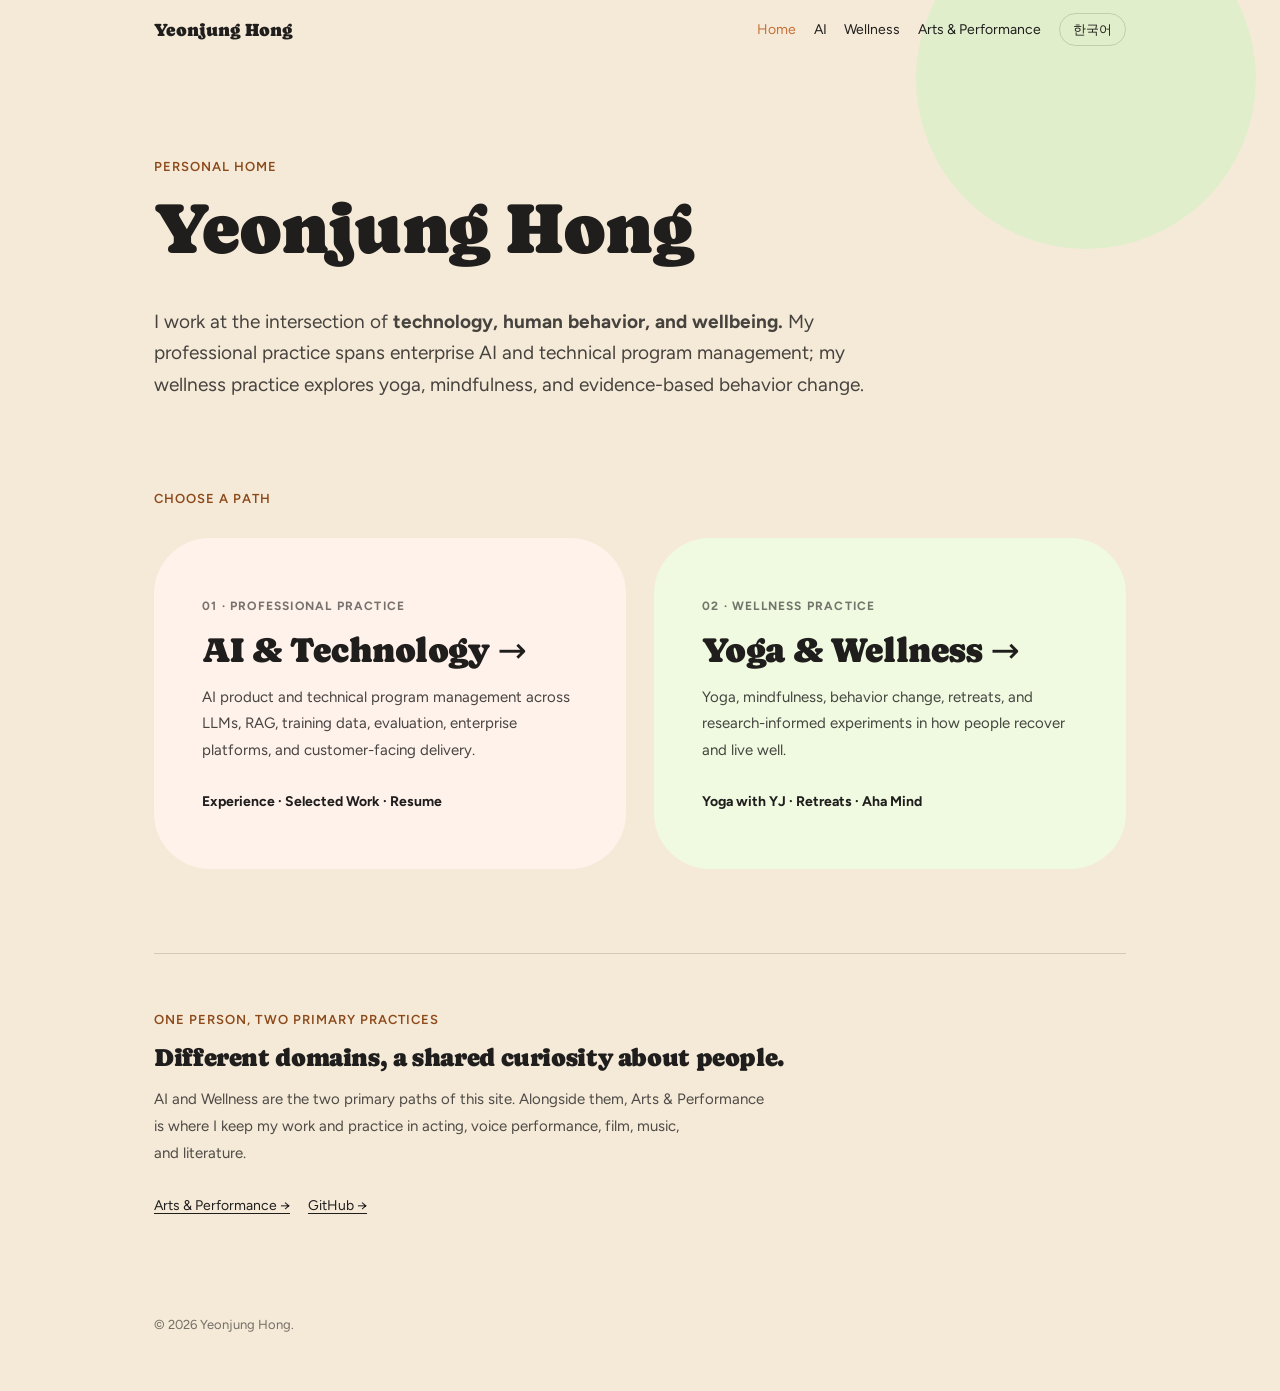
==== commit 19174137: "Rename personal notebook to Arts and Performance" ====
--- a/index.html
+++ b/index.html
@@ -1,84 +1,2 @@
 <!doctype html>
-<html lang="en">
-<head>
-<script>(function(){var l=localStorage.getItem('site-lang')||'en';document.documentElement.setAttribute('data-lang',l);document.documentElement.lang=l;})();</script>
-<meta charset="utf-8" />
-<meta name="viewport" content="width=device-width, initial-scale=1" />
-<title>Yeonjung Hong — AI & Wellness</title>
-<link rel="stylesheet" href="styles.css">
-<style>
-:root { --leading:28px; --half:14px; --edge:clamp(20px,5vw,72px); --measure:62ch; }
-body { margin:0; text-wrap:pretty; }
-.wrap { max-width:1100px; margin:0 auto; padding:0 var(--edge); }
-.nav { padding-inline:max(var(--edge),calc((100% - 1100px)/2 + var(--edge))); flex-wrap:wrap; }
-.nav a { white-space:nowrap; }
-@media(max-width:620px){.nav .btn{display:none}}
-.hero { padding:calc(3.5 * var(--leading)) 0 calc(2.2 * var(--leading)); position:relative; }
-.hero::before { content:""; position:absolute; right:-130px; top:-150px; width:340px; height:340px; border-radius:50%; background:var(--color-accent-2-200); z-index:-1; }
-@media(max-width:1250px){.hero::before{display:none}}
-.kicker { display:block; font-size:13px; letter-spacing:.08em; text-transform:uppercase; font-weight:600; color:var(--color-accent-700); margin-bottom:var(--half); }
-.display { font-family:var(--font-heading); font-weight:var(--font-heading-weight); font-size:clamp(42px,6vw,72px); line-height:1.05; margin:0; margin-left:-.028em; }
-.hero .sub { font-size:19px; line-height:1.65; max-width:var(--measure); margin:calc(1.4 * var(--leading)) 0 0; opacity:.82; }
-.paths-head { padding:var(--leading) 0 var(--half); }
-.paths { display:grid; grid-template-columns:repeat(2,minmax(0,1fr)); gap:var(--leading); padding:0 0 calc(3 * var(--leading)); }
-@media(max-width:760px){.paths{grid-template-columns:1fr}}
-.path-card { display:block; text-decoration:none; color:inherit; border-radius:calc(2 * var(--radius-lg)); padding:calc(2 * var(--leading)) clamp(24px,4vw,48px); transition:transform .15s ease; min-height:245px; }
-.path-card:hover { transform:translateY(-3px); }
-.path-card.ai { background:var(--color-accent-100); }
-.path-card.wellness { background:var(--color-accent-2-100); }
-.path-card .num { font-size:12px; letter-spacing:.1em; text-transform:uppercase; font-weight:700; opacity:.6; }
-.path-card h2 { font-family:var(--font-heading); font-weight:var(--font-heading-weight); font-size:clamp(27px,3vw,35px); margin:var(--half) 0; }
-.path-card p { font-size:15px; line-height:1.75; margin:0; opacity:.82; max-width:44ch; }
-.path-card .go { display:inline-block; margin-top:var(--leading); font-weight:700; font-size:14px; }
-.about { border-top:1px solid var(--color-divider); padding:calc(2 * var(--leading)) 0 calc(2.5 * var(--leading)); }
-.about h2 { font-family:var(--font-heading); font-size:25px; margin:0 0 var(--half); }
-.about p { max-width:62ch; font-size:15px; line-height:1.8; opacity:.78; }
-.secondary { display:flex; gap:18px; flex-wrap:wrap; margin-top:var(--leading); font-size:14px; }
-.secondary a { color:inherit; }
-footer { padding:var(--leading) 0 calc(2 * var(--leading)); font-size:13px; opacity:.6; }
-</style>
-</head>
-<body>
-<nav class="nav">
-  <span class="nav-brand">Yeonjung Hong</span>
-  <a href="index.html" aria-current="page"><span class="lang-en">Home</span><span class="lang-ko">홈</span></a>
-  <a href="ai-career.html">AI</a>
-  <a href="wellness.html"><span class="lang-en">Wellness</span><span class="lang-ko">웰니스</span></a>
-  <button class="btn btn-secondary" type="button" data-lang-toggle><span class="lang-en">한국어</span><span class="lang-ko">English</span></button>
-</nav>
-<div class="wrap">
-<section class="hero">
-  <span class="kicker"><span class="lang-en">Personal home</span><span class="lang-ko">Personal home</span></span>
-  <h1 class="display">Yeonjung Hong</h1>
-  <p class="sub lang-en">I work at the intersection of <strong>technology, human behavior, and wellbeing.</strong> My professional practice spans enterprise AI and technical program management; my wellness practice explores yoga, mindfulness, and evidence-based behavior change.</p>
-  <p class="sub lang-ko"><strong>기술, 인간의 행동, 그리고 웰빙</strong>이 만나는 지점에서 일합니다. AI에서는 엔터프라이즈 AI와 기술 프로그램을 만들고, 웰니스에서는 요가·마음챙김·근거 기반 행동 변화를 탐구합니다.</p>
-</section>
-<div class="paths-head"><span class="kicker"><span class="lang-en">Choose a path</span><span class="lang-ko">관심 있는 영역으로 들어가세요</span></span></div>
-<section class="paths">
-  <a class="path-card ai" href="ai-career.html">
-    <span class="num">01 · Professional practice</span>
-    <h2>AI &amp; Technology →</h2>
-    <p class="lang-en">AI product and technical program management across LLMs, RAG, training data, evaluation, enterprise platforms, and customer-facing delivery.</p>
-    <p class="lang-ko">LLM, RAG, 학습 데이터, 평가, 엔터프라이즈 플랫폼과 고객 현장까지 이어지는 AI 프로덕트·기술 프로그램 매니지먼트.</p>
-    <span class="go"><span class="lang-en">Experience · Selected Work · Resume</span><span class="lang-ko">경력 · 주요 프로젝트 · Resume</span></span>
-  </a>
-  <a class="path-card wellness" href="wellness.html">
-    <span class="num">02 · Wellness practice</span>
-    <h2>Yoga &amp; Wellness →</h2>
-    <p class="lang-en">Yoga, mindfulness, behavior change, retreats, and research-informed experiments in how people recover and live well.</p>
-    <p class="lang-ko">요가, 마음챙김, 행동 변화, 리트릿, 그리고 사람들이 잘 회복하고 살아가기 위한 연구 기반의 실천.</p>
-    <span class="go"><span class="lang-en">Yoga with YJ · Retreats · Aha Mind</span><span class="lang-ko">Yoga with YJ · 리트릿 · Aha Mind</span></span>
-  </a>
-</section>
-<section class="about">
-  <span class="kicker"><span class="lang-en">One person, two practices</span><span class="lang-ko">한 사람, 두 가지 실천</span></span>
-  <h2><span class="lang-en">Different domains, a shared question.</span><span class="lang-ko">분야는 달라도, 질문은 연결되어 있습니다.</span></h2>
-  <p class="lang-en">How can we design systems that help people work, decide, recover, and live better? I approach that question through technology on one side and through movement, attention, and wellbeing on the other.</p>
-  <p class="lang-ko">사람들이 더 잘 일하고, 판단하고, 회복하고, 살아가도록 돕는 시스템은 어떻게 설계할 수 있을까? 한쪽에서는 기술로, 다른 한쪽에서는 움직임·주의·웰빙을 통해 이 질문을 탐구합니다.</p>
-  <div class="secondary"><a href="art.html"><span class="lang-en">Personal notebook: Acting, Film &amp; Books →</span><span class="lang-ko">개인 노트: 연기, 영화 &amp; 책 →</span></a><a href="https://github.com/reborn-everyday" target="_blank" rel="noopener">GitHub →</a></div>
-</section>
-<footer>© 2026 Yeonjung Hong.</footer>
-</div>
-<script src="i18n.js" defer></script>
-</body>
-</html>+<html lang="en"><head><script>(function(){var l=localStorage.getItem('site-lang')||'en';document.documentElement.setAttribute('data-lang',l);document.documentElement.lang=l;})();</script><meta charset="utf-8"/><meta name="viewport" content="width=device-width,initial-scale=1"/><title>Yeonjung Hong — AI & Wellness</title><link rel="stylesheet" href="styles.css"><style>:root{--leading:28px;--half:14px;--edge:clamp(20px,5vw,72px);--measure:62ch}body{margin:0;text-wrap:pretty}.wrap{max-width:1100px;margin:0 auto;padding:0 var(--edge)}.nav{padding-inline:max(var(--edge),calc((100% - 1100px)/2 + var(--edge)));flex-wrap:wrap}.nav a{white-space:nowrap}@media(max-width:620px){.nav .btn{display:none}}.hero{padding:calc(3.5 * var(--leading)) 0 calc(2.2 * var(--leading));position:relative}.hero::before{content:"";position:absolute;right:-130px;top:-150px;width:340px;height:340px;border-radius:50%;background:var(--color-accent-2-200);z-index:-1}@media(max-width:1250px){.hero::before{display:none}}.kicker{display:block;font-size:13px;letter-spacing:.08em;text-transform:uppercase;font-weight:600;color:var(--color-accent-700);margin-bottom:var(--half)}.display{font-family:var(--font-heading);font-weight:var(--font-heading-weight);font-size:clamp(42px,6vw,72px);line-height:1.05;margin:0}.hero .sub{font-size:19px;line-height:1.65;max-width:var(--measure);margin:calc(1.4 * var(--leading)) 0 0;opacity:.82}.paths-head{padding:var(--leading) 0 var(--half)}.paths{display:grid;grid-template-columns:repeat(2,minmax(0,1fr));gap:var(--leading);padding:0 0 calc(3 * var(--leading))}@media(max-width:760px){.paths{grid-template-columns:1fr}}.path-card{display:block;text-decoration:none;color:inherit;border-radius:calc(2 * var(--radius-lg));padding:calc(2 * var(--leading)) clamp(24px,4vw,48px);transition:transform .15s ease;min-height:245px}.path-card:hover{transform:translateY(-3px)}.path-card.ai{background:var(--color-accent-100)}.path-card.wellness{background:var(--color-accent-2-100)}.path-card .num{font-size:12px;letter-spacing:.1em;text-transform:uppercase;font-weight:700;opacity:.6}.path-card h2{font-family:var(--font-heading);font-size:clamp(27px,3vw,35px);margin:var(--half) 0}.path-card p{font-size:15px;line-height:1.75;margin:0;opacity:.82;max-width:44ch}.path-card .go{display:inline-block;margin-top:var(--leading);font-weight:700;font-size:14px}.about{border-top:1px solid var(--color-divider);padding:calc(2 * var(--leading)) 0 calc(2.5 * var(--leading))}.about h2{font-family:var(--font-heading);font-size:25px;margin:0 0 var(--half)}.about p{max-width:62ch;font-size:15px;line-height:1.8;opacity:.78}.secondary{display:flex;gap:18px;flex-wrap:wrap;margin-top:var(--leading);font-size:14px}.secondary a{color:inherit}footer{padding:var(--leading) 0 calc(2 * var(--leading));font-size:13px;opacity:.6}</style></head><body><nav class="nav"><span class="nav-brand">Yeonjung Hong</span><a href="index.html" aria-current="page">Home</a><a href="ai-career.html">AI</a><a href="wellness.html">Wellness</a><a href="art.html">Arts &amp; Performance</a><button class="btn btn-secondary" type="button" data-lang-toggle><span class="lang-en">한국어</span><span class="lang-ko">English</span></button></nav><div class="wrap"><section class="hero"><span class="kicker">Personal home</span><h1 class="display">Yeonjung Hong</h1><p class="sub lang-en">I work at the intersection of <strong>technology, human behavior, and wellbeing.</strong> My professional practice spans enterprise AI and technical program management; my wellness practice explores yoga, mindfulness, and evidence-based behavior change.</p><p class="sub lang-ko"><strong>기술, 인간의 행동, 그리고 웰빙</strong>이 만나는 지점에서 일합니다. AI에서는 엔터프라이즈 AI와 기술 프로그램을 만들고, 웰니스에서는 요가·마음챙김·근거 기반 행동 변화를 탐구합니다.</p></section><div class="paths-head"><span class="kicker"><span class="lang-en">Choose a path</span><span class="lang-ko">관심 있는 영역으로 들어가세요</span></span></div><section class="paths"><a class="path-card ai" href="ai-career.html"><span class="num">01 · Professional practice</span><h2>AI &amp; Technology →</h2><p class="lang-en">AI product and technical program management across LLMs, RAG, training data, evaluation, enterprise platforms, and customer-facing delivery.</p><p class="lang-ko">LLM, RAG, 학습 데이터, 평가, 엔터프라이즈 플랫폼과 고객 현장까지 이어지는 AI 프로덕트·기술 프로그램 매니지먼트.</p><span class="go">Experience · Selected Work · Resume</span></a><a class="path-card wellness" href="wellness.html"><span class="num">02 · Wellness practice</span><h2>Yoga &amp; Wellness →</h2><p class="lang-en">Yoga, mindfulness, behavior change, retreats, and research-informed experiments in how people recover and live well.</p><p class="lang-ko">요가, 마음챙김, 행동 변화, 리트릿, 그리고 사람들이 잘 회복하고 살아가기 위한 연구 기반의 실천.</p><span class="go">Yoga with YJ · Retreats · Aha Mind</span></a></section><section class="about"><span class="kicker"><span class="lang-en">One person, two primary practices</span><span class="lang-ko">두 개의 중심 실천</span></span><h2><span class="lang-en">Different domains, a shared curiosity about people.</span><span class="lang-ko">분야는 달라도, 사람에 대한 관심은 이어집니다.</span></h2><p class="lang-en">AI and Wellness are the two primary paths of this site. Alongside them, Arts &amp; Performance is where I keep my work and practice in acting, voice performance, film, music, and literature.</p><p class="lang-ko">이 사이트의 두 중심축은 AI와 Wellness입니다. 그 옆의 Arts &amp; Performance에는 연기, 광고 나레이션, 영화, 음악, 문학과 관련된 작업과 경험을 기록합니다.</p><div class="secondary"><a href="art.html">Arts &amp; Performance →</a><a href="https://github.com/reborn-everyday" target="_blank" rel="noopener">GitHub →</a></div></section><footer>© 2026 Yeonjung Hong.</footer></div><script src="i18n.js" defer></script></body></html>
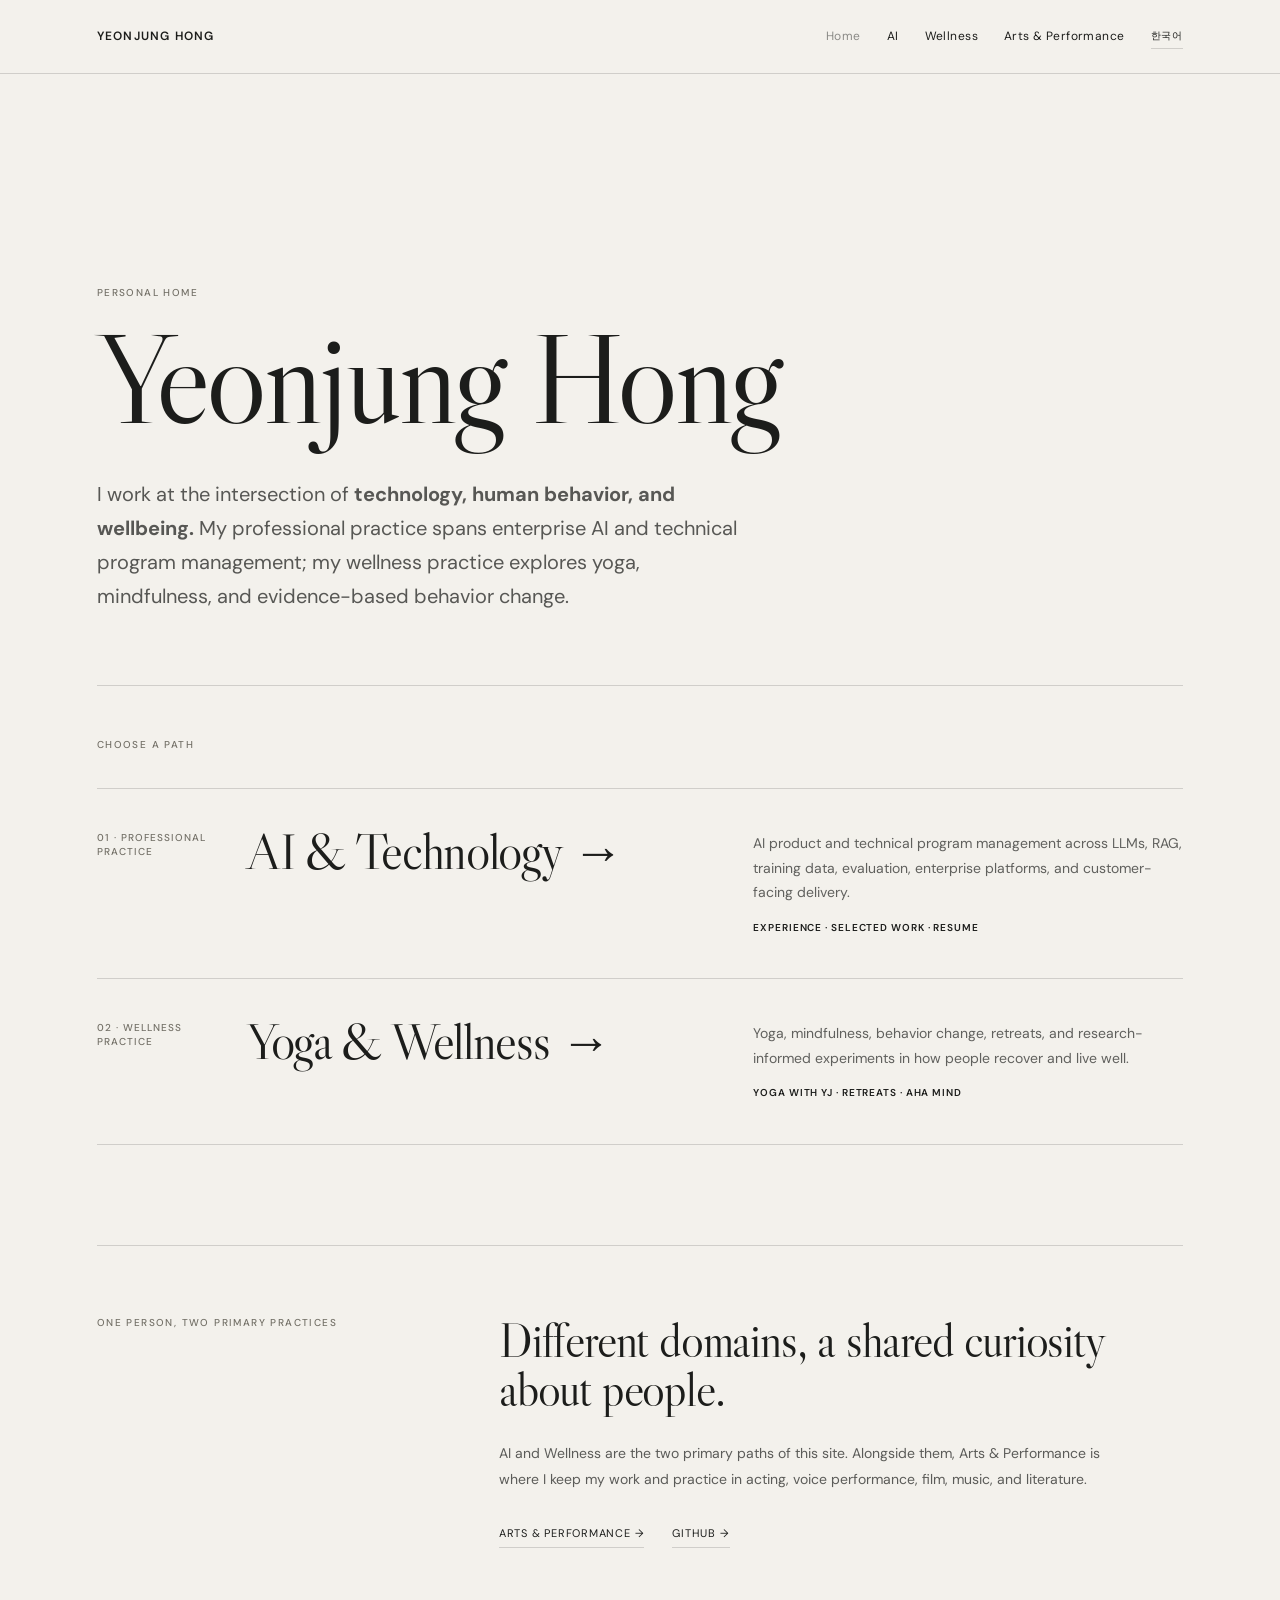
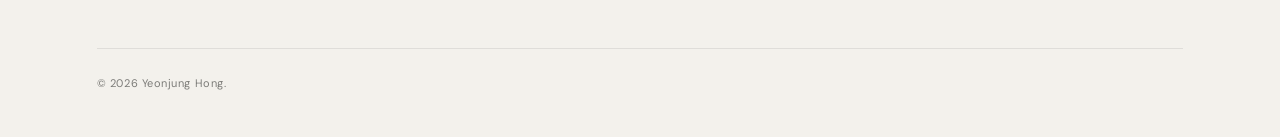
==== commit 7286764a: "Redesign homepage with chic editorial layout" ====
--- a/index.html
+++ b/index.html
@@ -1,2 +1 @@
-<!doctype html>
-<html lang="en"><head><script>(function(){var l=localStorage.getItem('site-lang')||'en';document.documentElement.setAttribute('data-lang',l);document.documentElement.lang=l;})();</script><meta charset="utf-8"/><meta name="viewport" content="width=device-width,initial-scale=1"/><title>Yeonjung Hong — AI & Wellness</title><link rel="stylesheet" href="styles.css"><style>:root{--leading:28px;--half:14px;--edge:clamp(20px,5vw,72px);--measure:62ch}body{margin:0;text-wrap:pretty}.wrap{max-width:1100px;margin:0 auto;padding:0 var(--edge)}.nav{padding-inline:max(var(--edge),calc((100% - 1100px)/2 + var(--edge)));flex-wrap:wrap}.nav a{white-space:nowrap}@media(max-width:620px){.nav .btn{display:none}}.hero{padding:calc(3.5 * var(--leading)) 0 calc(2.2 * var(--leading));position:relative}.hero::before{content:"";position:absolute;right:-130px;top:-150px;width:340px;height:340px;border-radius:50%;background:var(--color-accent-2-200);z-index:-1}@media(max-width:1250px){.hero::before{display:none}}.kicker{display:block;font-size:13px;letter-spacing:.08em;text-transform:uppercase;font-weight:600;color:var(--color-accent-700);margin-bottom:var(--half)}.display{font-family:var(--font-heading);font-weight:var(--font-heading-weight);font-size:clamp(42px,6vw,72px);line-height:1.05;margin:0}.hero .sub{font-size:19px;line-height:1.65;max-width:var(--measure);margin:calc(1.4 * var(--leading)) 0 0;opacity:.82}.paths-head{padding:var(--leading) 0 var(--half)}.paths{display:grid;grid-template-columns:repeat(2,minmax(0,1fr));gap:var(--leading);padding:0 0 calc(3 * var(--leading))}@media(max-width:760px){.paths{grid-template-columns:1fr}}.path-card{display:block;text-decoration:none;color:inherit;border-radius:calc(2 * var(--radius-lg));padding:calc(2 * var(--leading)) clamp(24px,4vw,48px);transition:transform .15s ease;min-height:245px}.path-card:hover{transform:translateY(-3px)}.path-card.ai{background:var(--color-accent-100)}.path-card.wellness{background:var(--color-accent-2-100)}.path-card .num{font-size:12px;letter-spacing:.1em;text-transform:uppercase;font-weight:700;opacity:.6}.path-card h2{font-family:var(--font-heading);font-size:clamp(27px,3vw,35px);margin:var(--half) 0}.path-card p{font-size:15px;line-height:1.75;margin:0;opacity:.82;max-width:44ch}.path-card .go{display:inline-block;margin-top:var(--leading);font-weight:700;font-size:14px}.about{border-top:1px solid var(--color-divider);padding:calc(2 * var(--leading)) 0 calc(2.5 * var(--leading))}.about h2{font-family:var(--font-heading);font-size:25px;margin:0 0 var(--half)}.about p{max-width:62ch;font-size:15px;line-height:1.8;opacity:.78}.secondary{display:flex;gap:18px;flex-wrap:wrap;margin-top:var(--leading);font-size:14px}.secondary a{color:inherit}footer{padding:var(--leading) 0 calc(2 * var(--leading));font-size:13px;opacity:.6}</style></head><body><nav class="nav"><span class="nav-brand">Yeonjung Hong</span><a href="index.html" aria-current="page">Home</a><a href="ai-career.html">AI</a><a href="wellness.html">Wellness</a><a href="art.html">Arts &amp; Performance</a><button class="btn btn-secondary" type="button" data-lang-toggle><span class="lang-en">한국어</span><span class="lang-ko">English</span></button></nav><div class="wrap"><section class="hero"><span class="kicker">Personal home</span><h1 class="display">Yeonjung Hong</h1><p class="sub lang-en">I work at the intersection of <strong>technology, human behavior, and wellbeing.</strong> My professional practice spans enterprise AI and technical program management; my wellness practice explores yoga, mindfulness, and evidence-based behavior change.</p><p class="sub lang-ko"><strong>기술, 인간의 행동, 그리고 웰빙</strong>이 만나는 지점에서 일합니다. AI에서는 엔터프라이즈 AI와 기술 프로그램을 만들고, 웰니스에서는 요가·마음챙김·근거 기반 행동 변화를 탐구합니다.</p></section><div class="paths-head"><span class="kicker"><span class="lang-en">Choose a path</span><span class="lang-ko">관심 있는 영역으로 들어가세요</span></span></div><section class="paths"><a class="path-card ai" href="ai-career.html"><span class="num">01 · Professional practice</span><h2>AI &amp; Technology →</h2><p class="lang-en">AI product and technical program management across LLMs, RAG, training data, evaluation, enterprise platforms, and customer-facing delivery.</p><p class="lang-ko">LLM, RAG, 학습 데이터, 평가, 엔터프라이즈 플랫폼과 고객 현장까지 이어지는 AI 프로덕트·기술 프로그램 매니지먼트.</p><span class="go">Experience · Selected Work · Resume</span></a><a class="path-card wellness" href="wellness.html"><span class="num">02 · Wellness practice</span><h2>Yoga &amp; Wellness →</h2><p class="lang-en">Yoga, mindfulness, behavior change, retreats, and research-informed experiments in how people recover and live well.</p><p class="lang-ko">요가, 마음챙김, 행동 변화, 리트릿, 그리고 사람들이 잘 회복하고 살아가기 위한 연구 기반의 실천.</p><span class="go">Yoga with YJ · Retreats · Aha Mind</span></a></section><section class="about"><span class="kicker"><span class="lang-en">One person, two primary practices</span><span class="lang-ko">두 개의 중심 실천</span></span><h2><span class="lang-en">Different domains, a shared curiosity about people.</span><span class="lang-ko">분야는 달라도, 사람에 대한 관심은 이어집니다.</span></h2><p class="lang-en">AI and Wellness are the two primary paths of this site. Alongside them, Arts &amp; Performance is where I keep my work and practice in acting, voice performance, film, music, and literature.</p><p class="lang-ko">이 사이트의 두 중심축은 AI와 Wellness입니다. 그 옆의 Arts &amp; Performance에는 연기, 광고 나레이션, 영화, 음악, 문학과 관련된 작업과 경험을 기록합니다.</p><div class="secondary"><a href="art.html">Arts &amp; Performance →</a><a href="https://github.com/reborn-everyday" target="_blank" rel="noopener">GitHub →</a></div></section><footer>© 2026 Yeonjung Hong.</footer></div><script src="i18n.js" defer></script></body></html>+<!doctype html><html lang="en"><head><script>(function(){var l=localStorage.getItem('site-lang')||'en';document.documentElement.setAttribute('data-lang',l);document.documentElement.lang=l;})();</script><meta charset="utf-8"><meta name="viewport" content="width=device-width,initial-scale=1"><title>Yeonjung Hong — AI & Wellness</title><link rel="stylesheet" href="styles.css"><style>:root{--edge:clamp(22px,6vw,84px)}.wrap{max-width:1240px;margin:auto;padding:0 var(--edge)}.nav{padding-inline:max(var(--edge),calc((100% - 1240px)/2 + var(--edge)));flex-wrap:wrap}.hero{min-height:68vh;display:flex;flex-direction:column;justify-content:flex-end;padding:110px 0 72px;border-bottom:1px solid var(--color-divider)}.kicker{display:block;font:500 10px/1.4 var(--font-body);letter-spacing:.14em;text-transform:uppercase;color:var(--color-neutral-600);margin-bottom:22px}.display{font-size:clamp(64px,10vw,132px);line-height:.88;margin:0;max-width:900px}.hero .sub{font-size:clamp(16px,1.7vw,20px);line-height:1.7;max-width:650px;margin:42px 0 0;opacity:.72}.paths-head{padding:52px 0 14px}.paths{border-top:1px solid var(--color-divider);padding-bottom:100px}.path-card{display:grid;grid-template-columns:120px 1fr minmax(260px,430px);gap:30px;align-items:start;text-decoration:none;color:inherit;padding:42px 0;border-bottom:1px solid var(--color-divider);transition:opacity .2s}.path-card:hover{opacity:.52}.path-card .num{font:500 10px/1.4 var(--font-body);letter-spacing:.1em;text-transform:uppercase;color:var(--color-neutral-600)}.path-card h2{font-size:clamp(34px,4vw,56px);margin:-6px 0 0}.path-card p{font-size:14px;line-height:1.75;margin:0;opacity:.68}.path-card .go{display:block;margin-top:15px;font-size:10px;letter-spacing:.09em;text-transform:uppercase;font-weight:600}.about{border-top:1px solid var(--color-divider);padding:70px 0 100px;display:grid;grid-template-columns:1fr 2fr;gap:60px}.about h2{font-size:clamp(30px,4vw,48px);margin:0 0 26px;max-width:650px}.about p{max-width:620px;font-size:14px;line-height:1.8;opacity:.7}.secondary{display:flex;gap:28px;flex-wrap:wrap;margin-top:32px;font-size:11px;letter-spacing:.07em;text-transform:uppercase}.secondary a{text-decoration:none;border-bottom:1px solid var(--color-divider);padding-bottom:5px}footer{padding:25px 0 45px;border-top:1px solid var(--color-divider);font-size:11px;letter-spacing:.05em;opacity:.55}@media(max-width:760px){.hero{min-height:58vh;padding-top:80px}.path-card{grid-template-columns:1fr;gap:12px}.path-card h2{margin:0}.about{grid-template-columns:1fr;gap:20px}}</style></head><body><nav class="nav"><span class="nav-brand">Yeonjung Hong</span><a href="index.html" aria-current="page">Home</a><a href="ai-career.html">AI</a><a href="https://yeonjung-yoga.yjh0ng.chatgpt.site/">Wellness</a><a href="art.html">Arts &amp; Performance</a><button class="btn btn-secondary" type="button" data-lang-toggle><span class="lang-en">한국어</span><span class="lang-ko">English</span></button></nav><div class="wrap"><section class="hero"><span class="kicker">Personal home</span><h1 class="display">Yeonjung Hong</h1><p class="sub lang-en">I work at the intersection of <strong>technology, human behavior, and wellbeing.</strong> My professional practice spans enterprise AI and technical program management; my wellness practice explores yoga, mindfulness, and evidence-based behavior change.</p><p class="sub lang-ko"><strong>기술, 인간의 행동, 그리고 웰빙</strong>이 만나는 지점에서 일합니다. AI에서는 엔터프라이즈 AI와 기술 프로그램을 만들고, 웰니스에서는 요가·마음챙김·근거 기반 행동 변화를 탐구합니다.</p></section><div class="paths-head"><span class="kicker"><span class="lang-en">Choose a path</span><span class="lang-ko">관심 있는 영역으로 들어가세요</span></span></div><section class="paths"><a class="path-card ai" href="ai-career.html"><span class="num">01 · Professional practice</span><h2>AI &amp; Technology →</h2><div><p class="lang-en">AI product and technical program management across LLMs, RAG, training data, evaluation, enterprise platforms, and customer-facing delivery.</p><p class="lang-ko">LLM, RAG, 학습 데이터, 평가, 엔터프라이즈 플랫폼과 고객 현장까지 이어지는 AI 프로덕트·기술 프로그램 매니지먼트.</p><span class="go">Experience · Selected Work · Resume</span></div></a><a class="path-card wellness" href="https://yeonjung-yoga.yjh0ng.chatgpt.site/"><span class="num">02 · Wellness practice</span><h2>Yoga &amp; Wellness →</h2><div><p class="lang-en">Yoga, mindfulness, behavior change, retreats, and research-informed experiments in how people recover and live well.</p><p class="lang-ko">요가, 마음챙김, 행동 변화, 리트릿, 그리고 사람들이 잘 회복하고 살아가기 위한 연구 기반의 실천.</p><span class="go">Yoga with YJ · Retreats · Aha Mind</span></div></a></section><section class="about"><span class="kicker"><span class="lang-en">One person, two primary practices</span><span class="lang-ko">두 개의 중심 실천</span></span><div><h2><span class="lang-en">Different domains, a shared curiosity about people.</span><span class="lang-ko">분야는 달라도, 사람에 대한 관심은 이어집니다.</span></h2><p class="lang-en">AI and Wellness are the two primary paths of this site. Alongside them, Arts & Performance is where I keep my work and practice in acting, voice performance, film, music, and literature.</p><p class="lang-ko">이 사이트의 두 중심축은 AI와 Wellness입니다. 그 옆의 Arts & Performance에는 연기, 광고 나레이션, 영화, 음악, 문학과 관련된 작업과 경험을 기록합니다.</p><div class="secondary"><a href="art.html">Arts & Performance →</a><a href="https://github.com/reborn-everyday" target="_blank" rel="noopener">GitHub →</a></div></div></section><footer>© 2026 Yeonjung Hong.</footer></div><script src="i18n.js" defer></script></body></html>
--- a/styles.css
+++ b/styles.css
@@ -1,264 +1,7 @@
-/* Organic — design-system tokens and component classes. This file is the source of truth for the system's look; retune it here and see readme.md. */
-@import url('https://fonts.googleapis.com/css2?family=Caprasimo:wght@400&family=Figtree:wght@400;600;700&display=swap');
-
-:root {
-  --color-bg: #f5ead8;
-  --color-surface: #ebddc5;
-  --color-text: #201e1d;
-  --color-accent: #c67139;
-  --color-accent-2: #7a8a5e;
-  --color-divider: color-mix(in srgb, #201e1d 16%, transparent);
-
-  /* Tonal ramps — generated in OKLCH on one shared lightness scale, so the
-     same step of any role matches the others in visual value. */
-  --color-neutral-100: #f9f4ed;
-  --color-neutral-200: #eee7db;
-  --color-neutral-300: #dcd3c4;
-  --color-neutral-400: #c0b6a5;
-  --color-neutral-500: #a19786;
-  --color-neutral-600: #82796a;
-  --color-neutral-700: #645c50;
-  --color-neutral-800: #474238;
-  --color-neutral-900: #2e2b25;
-
-  --color-accent-100: #fff2eb;
-  --color-accent-200: #ffe1d0;
-  --color-accent-300: #ffc6a5;
-  --color-accent-400: #f6a06b;
-  --color-accent-500: #d67f48;
-  --color-accent-600: #b2622d;
-  --color-accent-700: #8c491a;
-  --color-accent-800: #643312;
-  --color-accent-900: #402310;
-
-  --color-accent-2-100: #f0fae1;
-  --color-accent-2-200: #e1eecc;
-  --color-accent-2-300: #ccdbb2;
-  --color-accent-2-400: #aebf92;
-  --color-accent-2-500: #8fa073;
-  --color-accent-2-600: #728157;
-  --color-accent-2-700: #56633f;
-  --color-accent-2-800: #3d472b;
-  --color-accent-2-900: #272e1b;
-
-  --font-heading: "Caprasimo", system-ui, sans-serif;
-  --font-heading-weight: 400;
-  --font-body: "Figtree", system-ui, sans-serif;
-
-  --space-1: 4.4px;
-  --space-2: 8.8px;
-  --space-3: 13.2px;
-  --space-4: 17.6px;
-  --space-6: 26.4px;
-  --space-8: 35.2px;
-
-  --radius-sm: 8px;
-  --radius-md: 16px;
-  --radius-lg: 28px;
-
-  /* Elevation — derived from the ground: soft ink-tinted shadows on a
-     light theme, a hairline edge + ambient darkness on a dark one. */
-  --shadow-sm: 0 1px 2px color-mix(in srgb, #2e2b25 14%, transparent);
-  --shadow-md: 0 3px 10px color-mix(in srgb, #2e2b25 16%, transparent);
-  --shadow-lg: 0 12px 32px color-mix(in srgb, #2e2b25 22%, transparent);
-}
-
-body {
-  background: var(--color-bg);
-  color: var(--color-text);
-  font-family: var(--font-body);
-}
-h1, h2, h3, h4 { font-family: var(--font-heading); font-weight: var(--font-heading-weight); }
-
-.washed{filter:saturate(0.6) contrast(0.85) brightness(1.1) opacity(0.94)}
-
-/* ══════════════════════════════════════════════════════════════════════════
-   Components — built with the tokens above. Plain CSS
-   on plain HTML: no JavaScript, no build step. Each class is documented in
-   readme.md and demonstrated in foundations/ and components/.
-   ══════════════════════════════════════════════════════════════════════ */
-
-*, *::before, *::after { box-sizing: border-box; }
-body { margin: 0; font-size: 15px; line-height: 1.55; font-weight: 400; }
-h1, h2, h3, h4, h5, h6 {
-  font-family: var(--font-heading); font-weight: var(--font-heading-weight);
-  line-height: 1.12; letter-spacing: -0.015em; margin: 0 0 var(--space-2);
-}
-h1 { font-size: 42px; }
-h2 { font-size: 32px; }
-h3 { font-size: 25px; }
-h4 { font-size: 20px; }
-h5 { font-size: 16px; }
-h6 { font-size: 13px; }
-h6 { letter-spacing: 0.08em; text-transform: uppercase; }
-p { margin: 0 0 var(--space-3); }
-a { color: var(--color-accent); text-underline-offset: 3px; }
-img { display: block; max-width: 100%; }
-figure { margin: 0; }
-figcaption {
-  font-size: 11px; margin-top: var(--space-1);
-  color: color-mix(in srgb, var(--color-text) 55%, transparent);
-}
-.text-muted { color: color-mix(in srgb, var(--color-text) 55%, transparent); }
-:focus { outline: none; }
-:focus-visible { outline: 2px solid var(--color-accent); outline-offset: 2px; }
-::selection { background: color-mix(in srgb, var(--color-accent) 30%, transparent); }
-
-/* — rules — */
-.hr {
-  height: 1px; border: 0; margin: var(--space-4) 0;
-  background: var(--color-divider);
-}
-
-/* — buttons — */
-.btn {
-  display: inline-flex; align-items: center; justify-content: center; gap: 6px;
-  cursor: pointer; text-decoration: none;
-  font-family: var(--font-heading); font-weight: var(--font-heading-weight);
-  font-size: 13px; line-height: 1.2; color: var(--color-text);
-  background: transparent; border: 1px solid transparent;
-  padding: calc(var(--space-2) * 0.85) var(--space-3);
-  border-radius: var(--radius-md);
-}
-.btn svg { display: block; }
-.btn:disabled { opacity: 0.45; cursor: not-allowed; }
-.btn-primary { background: var(--color-accent); color: var(--color-bg); }
-.btn-primary:hover { background: var(--color-accent-600); }
-.btn-primary:active { background: var(--color-accent-700); }
-.btn-secondary { border-color: var(--color-divider); }
-.btn-secondary:hover { background: color-mix(in srgb, var(--color-text) 7%, transparent); }
-.btn-secondary:active { background: color-mix(in srgb, var(--color-text) 14%, transparent); }
-.btn-ghost { color: var(--color-accent); padding-inline: var(--space-1); }
-.btn-ghost:hover { background: color-mix(in srgb, var(--color-accent) 10%, transparent); }
-.btn-ghost:active { background: color-mix(in srgb, var(--color-accent) 18%, transparent); }
-.btn-icon { width: 34px; height: 34px; padding: 0; }
-.btn-block { width: 100%; margin-top: var(--space-2); }
-
-/* — forms — */
-.field > label {
-  display: block; font-size: 12px; margin-bottom: 5px;
-  color: color-mix(in srgb, var(--color-text) 70%, transparent);
-}
-.input {
-  width: 100%; min-height: 36px; padding: 6px 10px; font: inherit;
-  font-size: 14px; color: var(--color-text); caret-color: var(--color-accent);
-  background: var(--color-surface);
-  border: 1px solid var(--color-divider); border-radius: var(--radius-md);
-}
-.input:hover { border-color: color-mix(in srgb, var(--color-text) 45%, transparent); }
-.input:focus-visible { border-color: var(--color-accent); outline-offset: 0; }
-textarea.input { min-height: 90px; resize: vertical; }
-.radio { display: inline-flex; align-items: center; gap: 8px; cursor: pointer; font-size: 14px; }
-.radio input, .seg-opt input {
-  position: absolute; opacity: 0; width: 0; height: 0; pointer-events: none;
-}
-.radio .dot {
-  width: 16px; height: 16px; flex: none; border-radius: 50%;
-  border: 1.5px solid var(--color-divider);
-}
-.radio:hover .dot { border-color: var(--color-accent); }
-.radio input:checked + .dot {
-  border-color: var(--color-accent); background: var(--color-accent);
-  box-shadow: inset 0 0 0 4px var(--color-bg);
-}
-.radio input:focus-visible + .dot { outline: 2px solid var(--color-accent); outline-offset: 2px; }
-.seg {
-  display: inline-flex; overflow: hidden;
-  border: 1px solid var(--color-divider); border-radius: var(--radius-md);
-}
-.seg-opt {
-  display: inline-flex; align-items: center; gap: 6px;
-  padding: 7px 12px; font-size: 13px; cursor: pointer;
-}
-.seg-opt + .seg-opt { border-left: 1px solid var(--color-divider); }
-.seg-opt:has(input:checked) { background: var(--color-accent); color: var(--color-bg); }
-.seg-opt:not(:has(input:checked)):hover { background: color-mix(in srgb, var(--color-text) 7%, transparent); }
-.seg-opt:has(input:focus-visible) { outline: 2px solid var(--color-accent); outline-offset: -2px; }
-
-/* — cards — */
-.card {
-  display: flex; flex-direction: column; gap: var(--space-2);
-  padding: var(--space-3); border-radius: var(--radius-md); background: var(--color-surface);
-}
-.card-kicker { font-size: 10px; letter-spacing: 0.1em; text-transform: uppercase; color: var(--color-accent); }
-.card-title {
-  font-family: var(--font-heading); font-weight: var(--font-heading-weight);
-  font-size: 17px; line-height: 1.2;
-}
-.card-body { margin: 0; font-size: 13px; opacity: 0.8; flex: 1; }
-.card-meta {
-  display: flex; align-items: center; gap: 6px; font-size: 11px;
-  color: color-mix(in srgb, var(--color-text) 50%, transparent);
-}
-.elev-sm { box-shadow: var(--shadow-sm); }
-.elev-md { box-shadow: var(--shadow-md); }
-.elev-lg { box-shadow: var(--shadow-lg); }
-
-/* — tags — */
-.tag {
-  display: inline-flex; align-items: center; font-size: 11px;
-  letter-spacing: 0.02em; padding: 3px 10px;
-  border-radius: calc(var(--radius-md) * 0.75);
-}
-.tag-accent { background: var(--color-accent-100); color: var(--color-accent-800); }
-.tag-accent-2 { background: var(--color-accent-2-100); color: var(--color-accent-2-800); }
-.tag-neutral { background: var(--color-neutral-100); color: var(--color-neutral-800); }
-.tag-outline { border: 1px solid var(--color-accent); color: var(--color-accent); }
-
-/* — navigation — */
-.nav {
-  display: flex; align-items: center; gap: var(--space-4);
-  padding: var(--space-3) var(--space-4);
-  border-bottom: none;
-}
-.nav-brand {
-  font-family: var(--font-heading); font-weight: var(--font-heading-weight);
-  font-size: 18px; margin-right: auto;
-}
-.nav a { color: inherit; text-decoration: none; font-size: 14px; }
-.nav a:hover, .nav a[aria-current='page'] { color: var(--color-accent); }
-
-/* — tables — */
-.table { width: 100%; border-collapse: collapse; font-size: 14px; }
-.table th {
-  text-align: left; font-size: 11px; letter-spacing: 0.08em; text-transform: uppercase;
-  color: color-mix(in srgb, var(--color-text) 60%, transparent);
-  padding: var(--space-2); border-bottom: 1px solid var(--color-divider);
-}
-.table td {
-  padding: var(--space-2);
-  border-bottom: 1px solid color-mix(in srgb, var(--color-text) 8%, transparent);
-}
-.table tbody tr:hover { background: color-mix(in srgb, var(--color-text) 4%, transparent); }
-
-/* — dialog — */
-.dialog-backdrop {
-  position: fixed; inset: 0; display: grid; place-items: center;
-  padding: var(--space-4);
-  background: color-mix(in srgb, var(--color-neutral-900) 50%, transparent);
-}
-.dialog {
-  width: min(440px, 100%); display: flex; flex-direction: column; gap: var(--space-3);
-  padding: var(--space-4); border-radius: var(--radius-lg);
-  background: var(--color-surface); box-shadow: var(--shadow-lg);
-}
-.dialog-title {
-  font-family: var(--font-heading); font-weight: var(--font-heading-weight);
-  font-size: 20px;
-}
-.dialog-body { font-size: 14px; opacity: 0.85; }
-.dialog-actions { display: flex; justify-content: flex-end; gap: var(--space-2); margin-top: var(--space-2); }
-
-/* — rounded frame: everything softens, small controls go pill — */
-.card, .dialog { border-radius: calc(var(--radius-lg) * 1.15); }
-.btn, .tag, .seg, .input { border-radius: 999px; }
-.input { padding-inline: 14px; }
-
-/* — language toggle: leaf-level .lang-en/.lang-ko pairs, switched via
-   html[data-lang]. Only ever set display:none on the inactive side, so the
-   visible side keeps its tag's natural default (block/list-item/inline/…)
-   instead of us having to guess and re-declare it. — */
-html[data-lang="en"] .lang-ko { display: none; }
-html[data-lang="ko"] .lang-en { display: none; }
-[data-lang-toggle] { cursor: pointer; }
-
+@import url('https://fonts.googleapis.com/css2?family=DM+Sans:wght@400;500;600&family=Libre+Caslon+Display&display=swap');
+:root{--color-bg:#f3f1ec;--color-surface:#eeece6;--color-text:#1c1d1b;--color-accent:#4d554b;--color-accent-2:#777a70;--color-divider:rgba(28,29,27,.16);--color-neutral-100:#efede8;--color-neutral-200:#e5e2db;--color-neutral-300:#d2cfc7;--color-neutral-400:#b5b1a8;--color-neutral-500:#918d84;--color-neutral-600:#747168;--color-neutral-700:#57554f;--color-neutral-800:#3b3a36;--color-neutral-900:#242522;--color-accent-100:#eceee9;--color-accent-200:#dde1da;--color-accent-600:#596156;--color-accent-700:#464d44;--color-accent-800:#353b34;--color-accent-2-100:#eeeee9;--color-accent-2-200:#e1e1da;--color-accent-2-700:#5b5d55;--color-accent-2-800:#454740;--font-heading:'Libre Caslon Display',Georgia,serif;--font-heading-weight:400;--font-body:'DM Sans',Arial,sans-serif;--space-1:5px;--space-2:10px;--space-3:15px;--space-4:20px;--space-6:30px;--space-8:40px;--radius-sm:0;--radius-md:0;--radius-lg:0;--shadow-sm:none;--shadow-md:none;--shadow-lg:none}
+*,*::before,*::after{box-sizing:border-box}html{background:var(--color-bg)}body{margin:0;background:var(--color-bg);color:var(--color-text);font-family:var(--font-body);font-size:15px;line-height:1.65;font-weight:400;-webkit-font-smoothing:antialiased}h1,h2,h3,h4,h5,h6{font-family:var(--font-heading);font-weight:400;line-height:1.04;letter-spacing:-.025em}p{margin:0 0 15px}a{color:inherit;text-underline-offset:4px;text-decoration-thickness:1px}img{display:block;max-width:100%}::selection{background:#d9dbd4}:focus-visible{outline:1px solid var(--color-text);outline-offset:4px}.text-muted{color:rgba(28,29,27,.58)}
+.btn{display:inline-flex;align-items:center;justify-content:center;cursor:pointer;text-decoration:none;font:500 11px/1 var(--font-body);letter-spacing:.09em;text-transform:uppercase;color:var(--color-text);background:transparent;border:0;border-bottom:1px solid var(--color-divider);padding:10px 0;border-radius:0}.btn:hover{border-color:var(--color-text)}.btn-secondary{background:transparent}.btn-primary{background:transparent;color:var(--color-text)}
+.nav{display:flex;align-items:center;gap:26px;padding:24px clamp(20px,5vw,72px);border-bottom:1px solid var(--color-divider);background:var(--color-bg)}.nav-brand{font-family:var(--font-body);font-weight:600;font-size:12px;letter-spacing:.1em;text-transform:uppercase;margin-right:auto}.nav a{color:inherit;text-decoration:none;font-size:12px;letter-spacing:.035em}.nav a:hover,.nav a[aria-current='page']{opacity:.48}.nav .btn{font-size:10px;padding:7px 0}@media(max-width:680px){.nav{gap:15px}.nav-brand{width:100%;margin-bottom:2px}.nav .btn{display:none}}
+.card{display:flex;flex-direction:column;gap:9px;padding:24px 0;border-top:1px solid var(--color-divider);border-radius:0;background:transparent}.card-kicker{font:500 10px/1.3 var(--font-body);letter-spacing:.1em;text-transform:uppercase;color:var(--color-neutral-600)}.card-title{font-family:var(--font-heading);font-size:22px;line-height:1.15}.card-body{margin:0;font-size:13px;line-height:1.7;opacity:.72}.elev-sm,.elev-md,.elev-lg{box-shadow:none}.tag{display:inline-flex;align-items:center;font-size:10px;letter-spacing:.08em;text-transform:uppercase;padding:0 0 5px;border-radius:0;border-bottom:1px solid var(--color-divider);background:transparent!important;color:var(--color-neutral-700)!important}.tag-outline{border:0;border-bottom:1px solid var(--color-divider)}
+.hr{height:1px;border:0;margin:20px 0;background:var(--color-divider)}footer a{color:inherit}html[data-lang='en'] .lang-ko{display:none}html[data-lang='ko'] .lang-en{display:none}[data-lang-toggle]{cursor:pointer}
